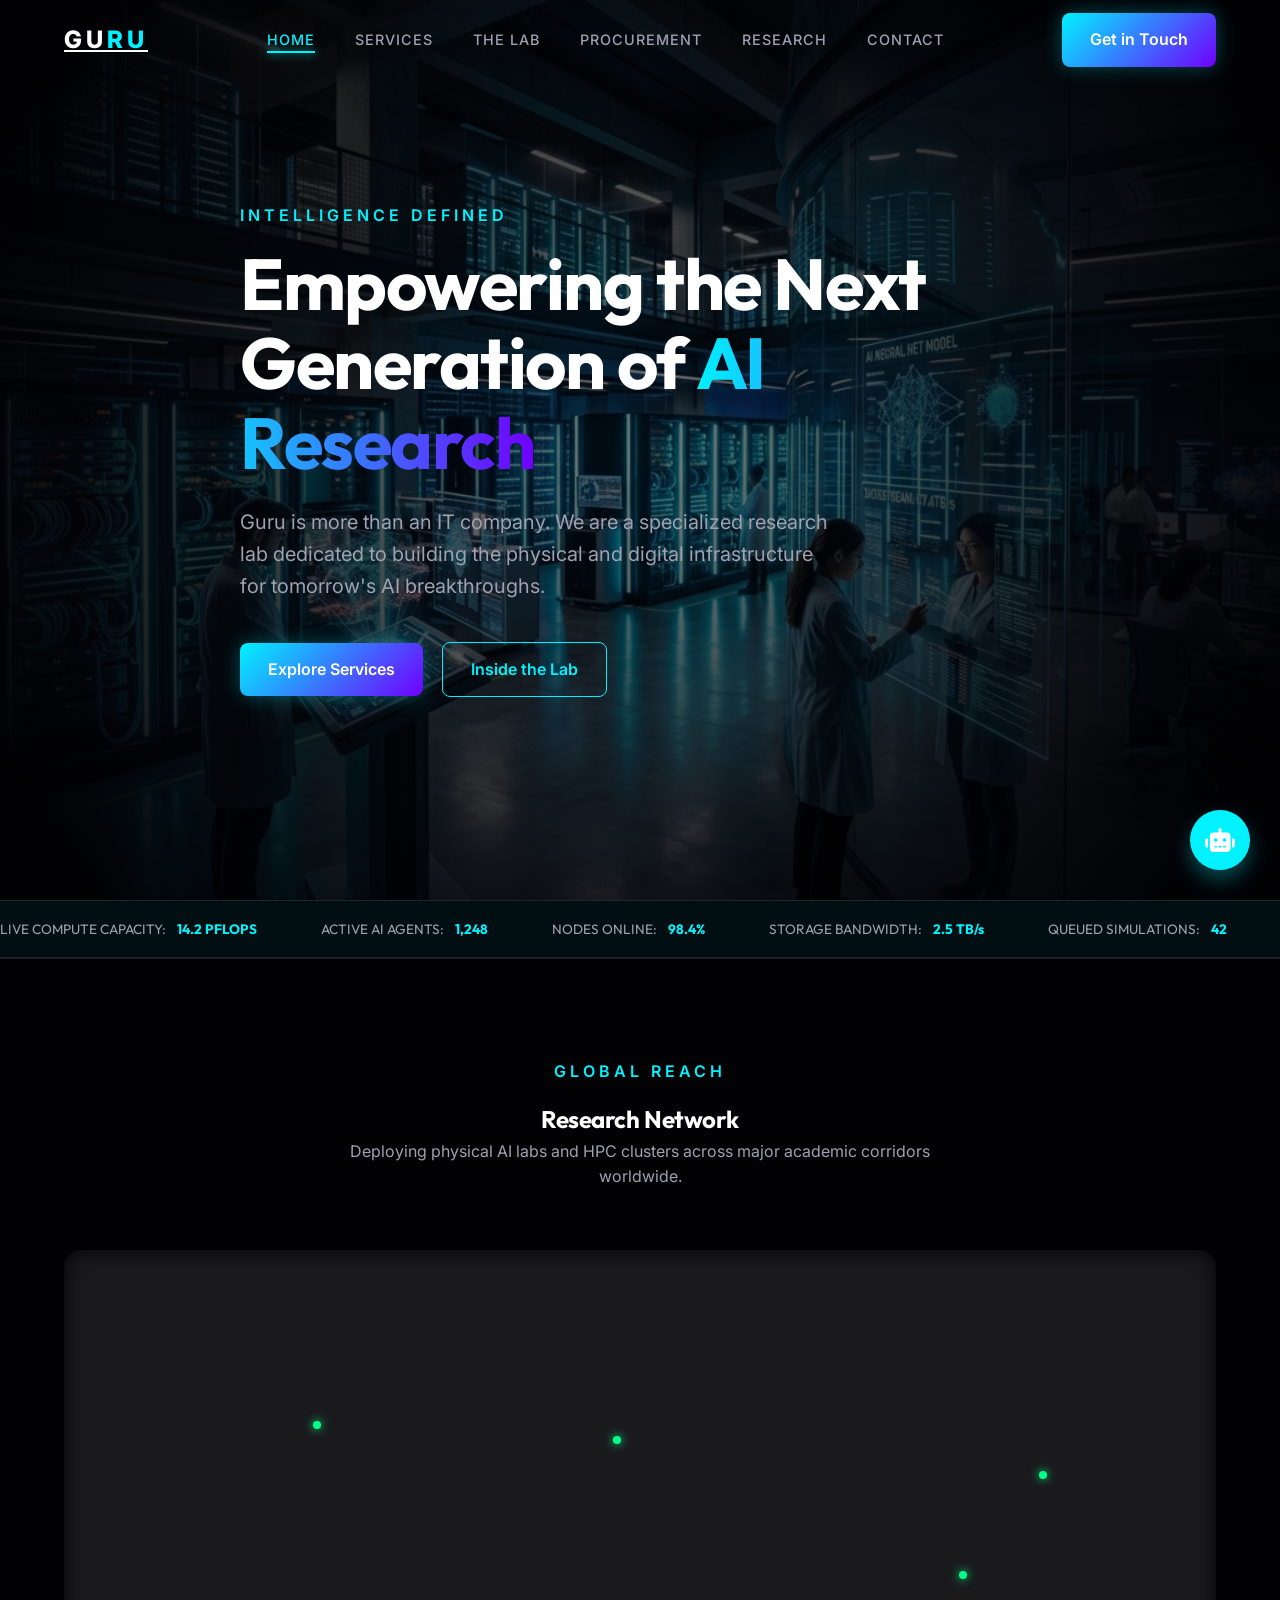
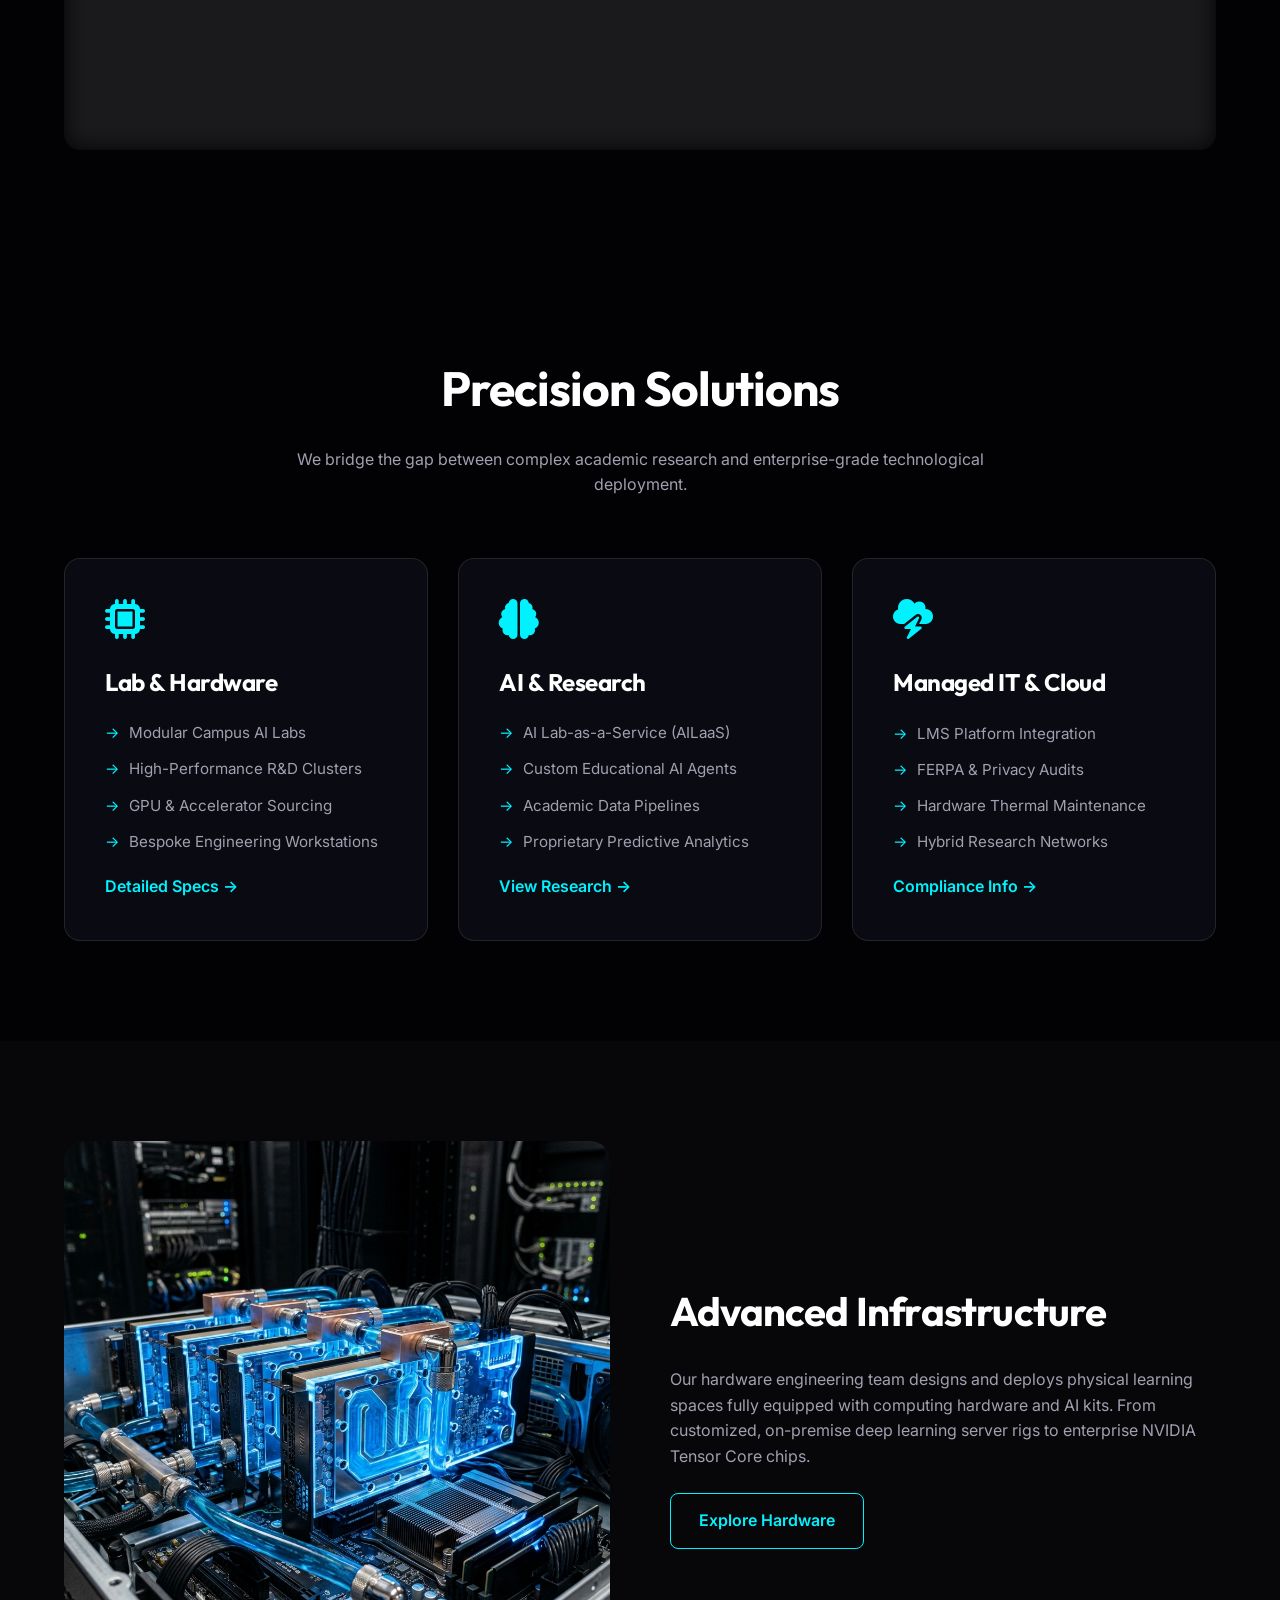
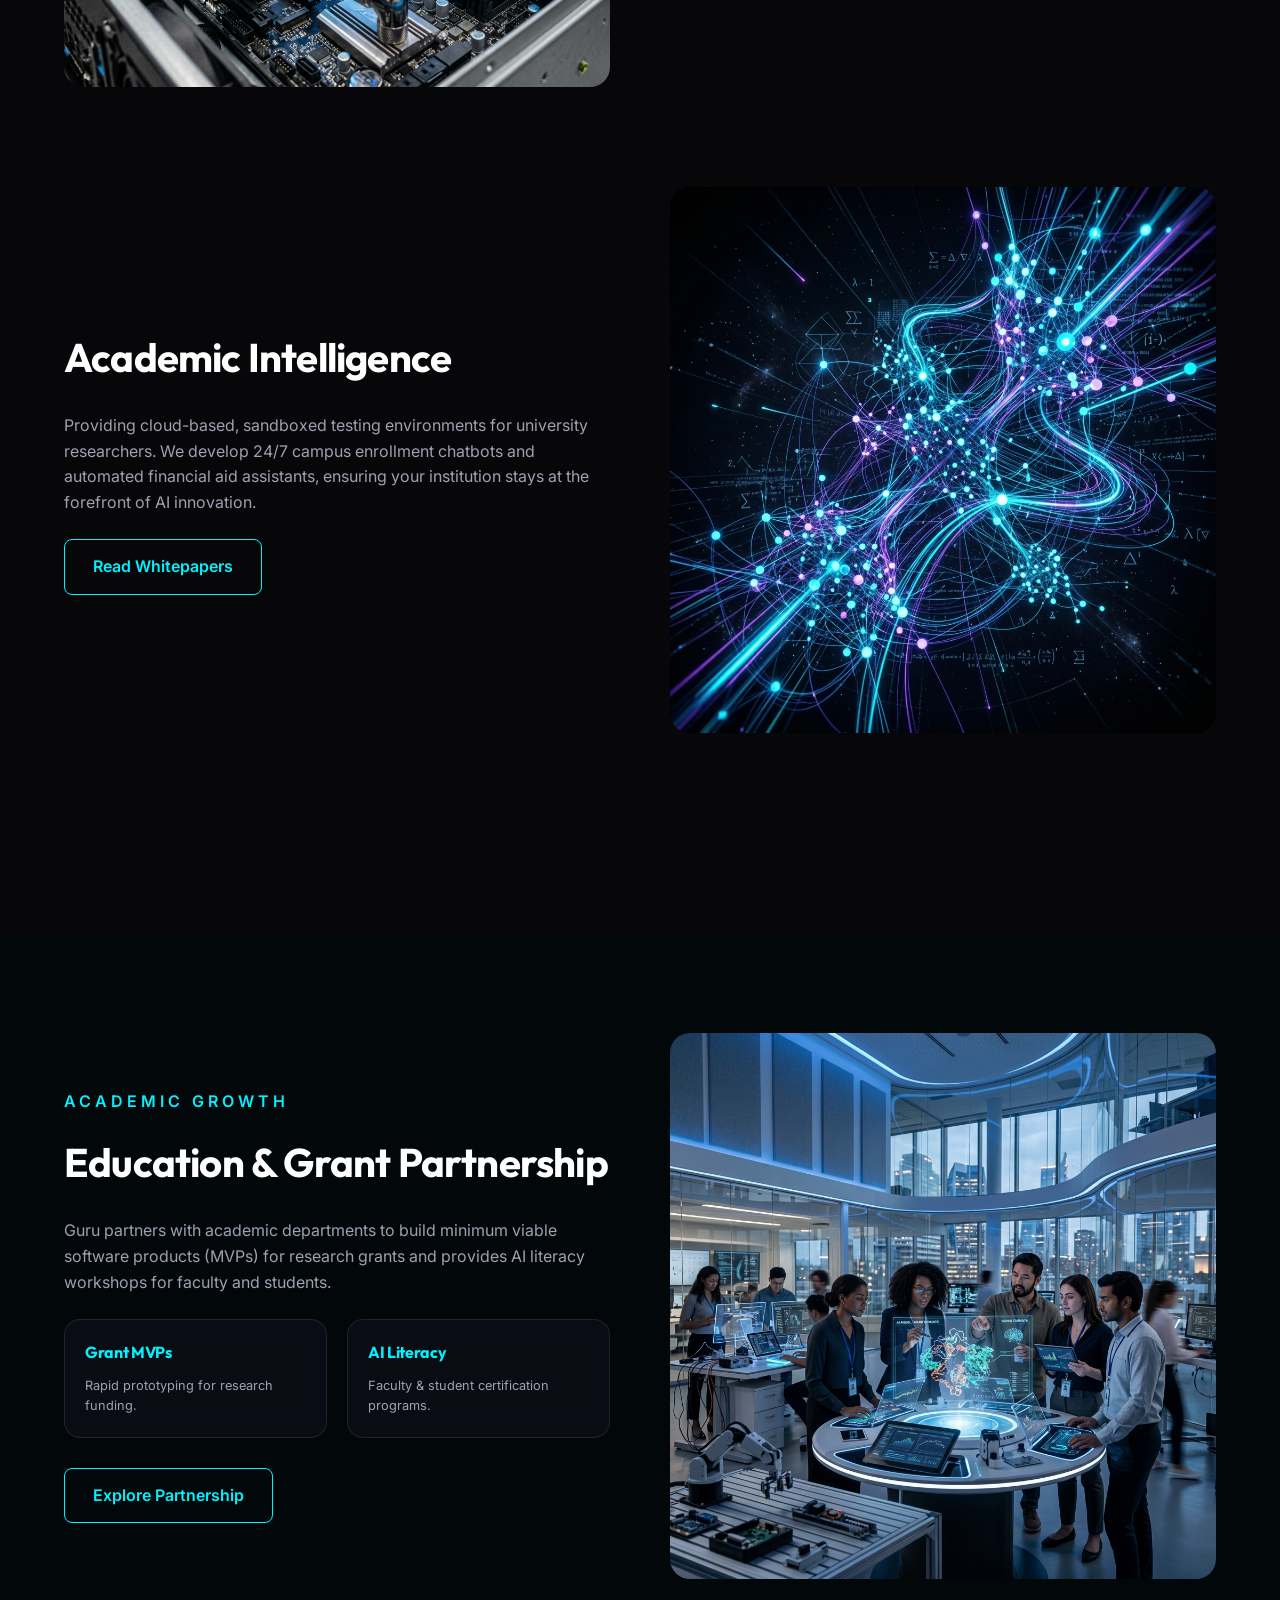
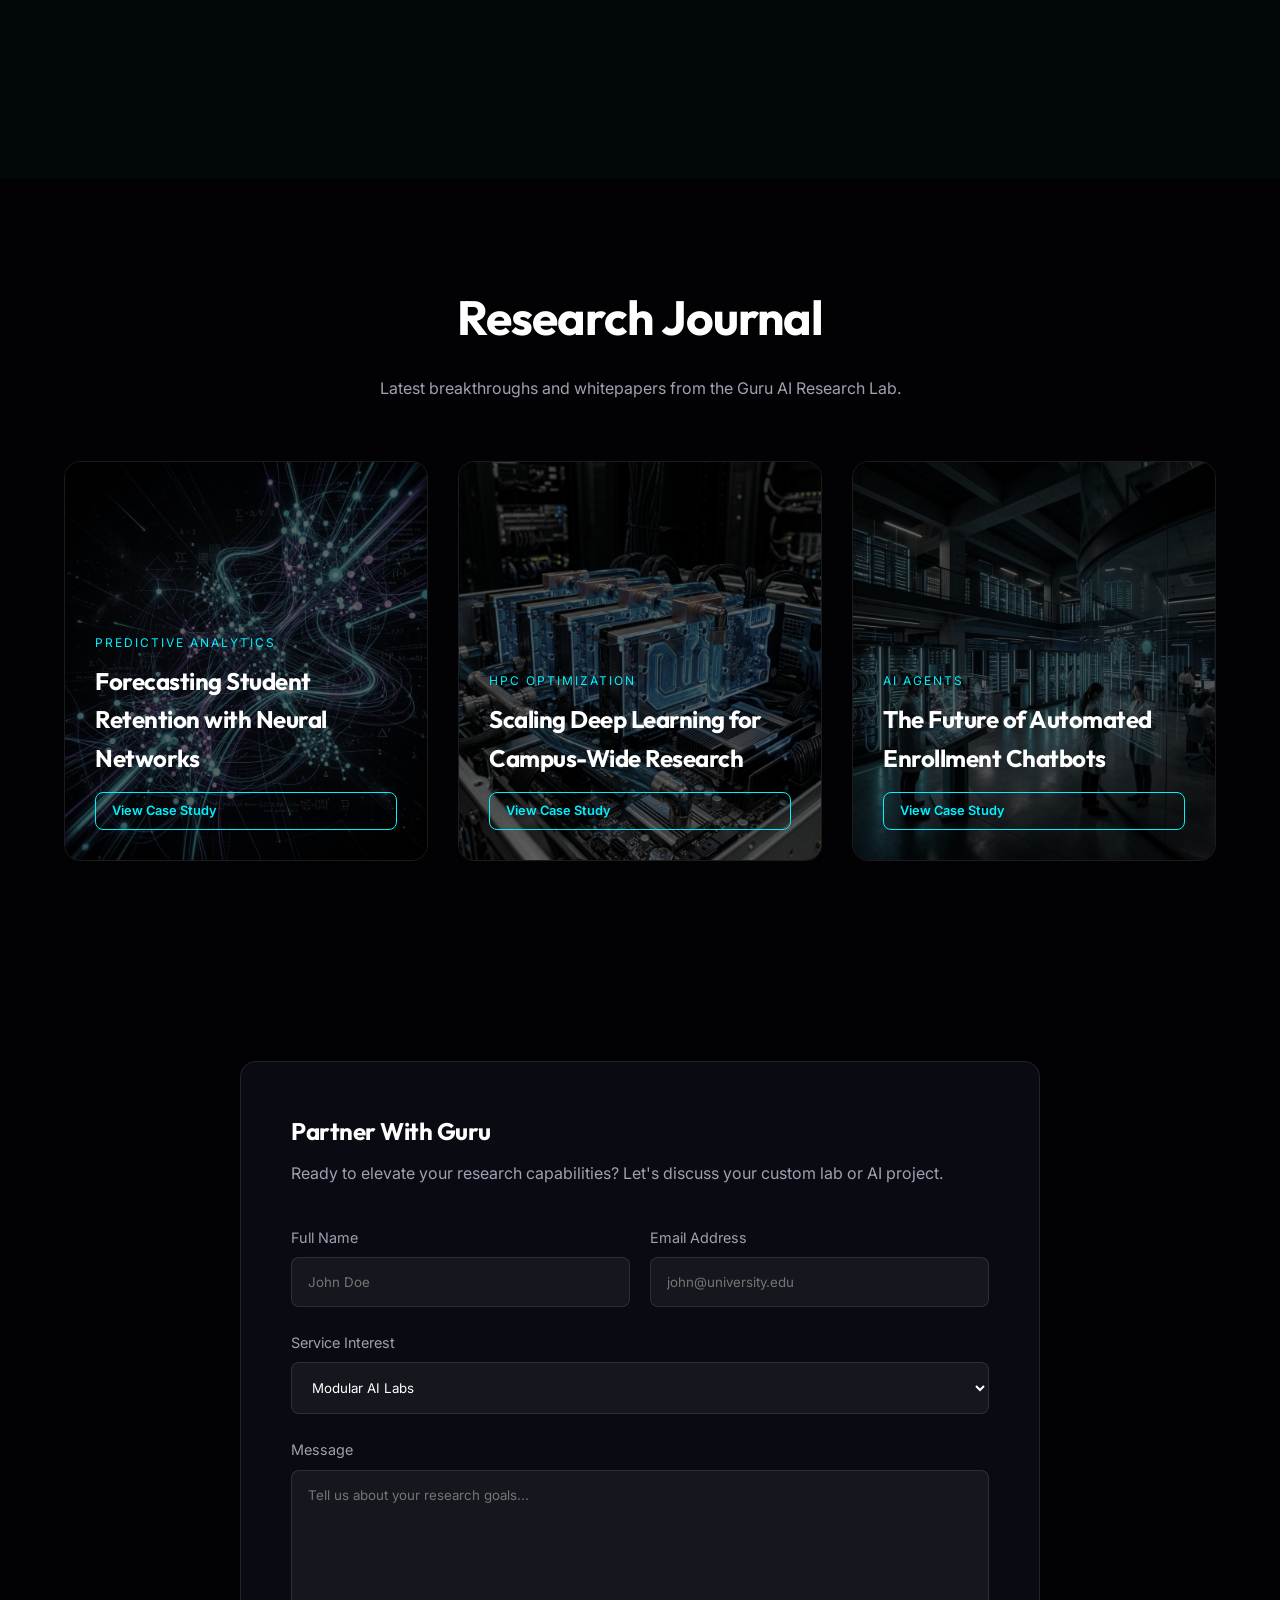
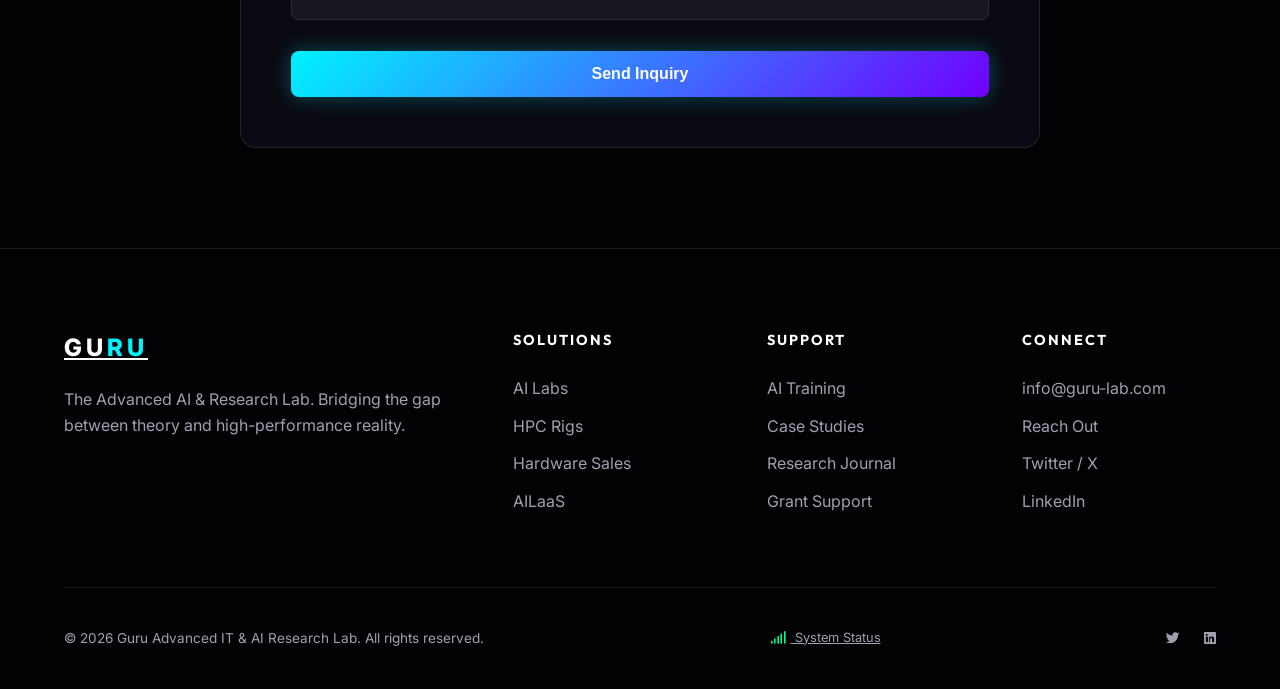
==== index.html @ ab7b21ba "Initial commit: Guru AI & Research Lab Enterprise Platform" ====
<!DOCTYPE html>
<html lang="en">
<head>
    <meta charset="UTF-8">
    <meta name="viewport" content="width=device-width, initial-scale=1.0">
    <title>GURU | Advanced AI & Research Lab</title>
    <meta name="description" content="Guru is a premium AI Research Lab providing Modular Campus AI Labs, HPC R&D Clusters, and Custom Educational AI Agents.">
    
    <!-- Fonts -->
    <link rel="preconnect" href="https://fonts.googleapis.com">
    <link rel="preconnect" href="https://fonts.gstatic.com" crossorigin>
    <link href="https://fonts.googleapis.com/css2?family=Inter:wght@300;400;500;600&family=Outfit:wght@500;600;700;800&display=swap" rel="stylesheet">
    
    <!-- Icons -->
    <link rel="stylesheet" href="https://cdnjs.cloudflare.com/ajax/libs/font-awesome/6.4.0/css/all.min.css">
    
    <!-- Custom CSS -->
    <link rel="stylesheet" href="style.css">
</head>
<body>

    <!-- Navigation -->
    <nav>
        <div class="container">
            <a href="index.html" class="logo">GU<span>RU</span></a>
            <ul class="nav-links">
                <li><a href="index.html">Home</a></li>
                <li><a href="services.html">Services</a></li>
                <li><a href="lab.html">The Lab</a></li>
                <li><a href="procurement.html">Procurement</a></li>
                <li><a href="research.html">Research</a></li>
                <li><a href="contact.html">Contact</a></li>
            </ul>
            <a href="contact.html" class="btn btn-primary">Get in Touch</a>
        </div>
    </nav>

    <!-- Hero Section -->
    <section id="hero">
        <div class="hero-bg">
            <img src="guru_hero_lab_1778863642783.png" alt="Advanced AI Research Lab">
            <div class="hero-overlay"></div>
        </div>
        <div class="container">
            <div class="hero-content reveal">
                <span class="hero-tagline">Intelligence Defined</span>
                <h1>Empowering the Next Generation of <span>AI Research</span></h1>
                <p class="hero-description">
                    Guru is more than an IT company. We are a specialized research lab dedicated to building the physical and digital infrastructure for tomorrow's AI breakthroughs.
                </p>
                <div class="hero-btns">
                    <a href="services.html" class="btn btn-primary">Explore Services</a>
                    <a href="lab.html" class="btn btn-outline" style="margin-left: 15px;">Inside the Lab</a>
                </div>
            </div>
        </div>
    </section>

    <!-- Metrics Bar -->
    <div class="metrics-bar">
        <div class="metrics-track">
            <div class="metric-item">LIVE COMPUTE CAPACITY: <span>14.2 PFLOPS</span></div>
            <div class="metric-item">ACTIVE AI AGENTS: <span>1,248</span></div>
            <div class="metric-item">NODES ONLINE: <span>98.4%</span></div>
            <div class="metric-item">STORAGE BANDWIDTH: <span>2.5 TB/s</span></div>
            <div class="metric-item">QUEUED SIMULATIONS: <span>42</span></div>
            <!-- Repeat for seamless scroll -->
            <div class="metric-item">LIVE COMPUTE CAPACITY: <span>14.2 PFLOPS</span></div>
            <div class="metric-item">ACTIVE AI AGENTS: <span>1,248</span></div>
            <div class="metric-item">NODES ONLINE: <span>98.4%</span></div>
            <div class="metric-item">STORAGE BANDWIDTH: <span>2.5 TB/s</span></div>
            <div class="metric-item">QUEUED SIMULATIONS: <span>42</span></div>
        </div>
    </div>

    <!-- Global Impact Map -->
    <section class="section" style="border-top: 1px solid var(--glass-border);">
        <div class="container">
            <div class="reveal" style="text-align: center; margin-bottom: 60px;">
                <span class="hero-tagline">Global Reach</span>
                <h2>Research <span>Network</span></h2>
                <p style="color: var(--text-secondary); max-width: 600px; margin: 0 auto;">
                    Deploying physical AI labs and HPC clusters across major academic corridors worldwide.
                </p>
            </div>
            
            <div class="glass reveal" style="height: 500px; position: relative; overflow: hidden; background: url('https://upload.wikimedia.org/wikipedia/commons/e/ec/World_map_blank_without_borders.svg') center/contain no-repeat; opacity: 0.1; filter: invert(1);">
            </div>
            <!-- Overlaying glowing nodes -->
            <div class="reveal" style="position: relative; margin-top: -500px; height: 500px; pointer-events: none;">
                <div class="status-dot" style="position: absolute; top: 35%; left: 22%; transform: translate(-50%, -50%); cursor: pointer; pointer-events: auto;" title="California Lab Hub"></div>
                <div class="status-dot" style="position: absolute; top: 38%; left: 48%; transform: translate(-50%, -50%); cursor: pointer; pointer-events: auto;" title="London Research Node"></div>
                <div class="status-dot" style="position: absolute; top: 65%; left: 78%; transform: translate(-50%, -50%); cursor: pointer; pointer-events: auto;" title="Singapore HPC Cluster"></div>
                <div class="status-dot" style="position: absolute; top: 45%; left: 85%; transform: translate(-50%, -50%); cursor: pointer; pointer-events: auto;" title="Tokyo Intelligence Lab"></div>
            </div>
        </div>
    </section>

    <!-- Services Overview -->
    <section id="services" class="section">
        <div class="container">
            <div class="reveal">
                <h2 style="text-align: center; font-size: 3rem; margin-bottom: 20px;">Precision <span>Solutions</span></h2>
                <p style="text-align: center; color: var(--text-secondary); max-width: 700px; margin: 0 auto 60px;">
                    We bridge the gap between complex academic research and enterprise-grade technological deployment.
                </p>
            </div>

            <div class="services-grid">
                <!-- 1. Lab & Hardware -->
                <div class="service-card glass reveal">
                    <i class="fa-solid fa-microchip"></i>
                    <h3>Lab & Hardware</h3>
                    <ul>
                        <li>Modular Campus AI Labs</li>
                        <li>High-Performance R&D Clusters</li>
                        <li>GPU & Accelerator Sourcing</li>
                        <li>Bespoke Engineering Workstations</li>
                    </ul>
                    <a href="services.html" style="color: var(--accent-blue); text-decoration: none; margin-top: 20px; display: block; font-weight: 600;">Detailed Specs →</a>
                </div>

                <!-- 2. AI & Research -->
                <div class="service-card glass reveal">
                    <i class="fa-solid fa-brain"></i>
                    <h3>AI & Research</h3>
                    <ul>
                        <li>AI Lab-as-a-Service (AILaaS)</li>
                        <li>Custom Educational AI Agents</li>
                        <li>Academic Data Pipelines</li>
                        <li>Proprietary Predictive Analytics</li>
                    </ul>
                    <a href="research.html" style="color: var(--accent-blue); text-decoration: none; margin-top: 20px; display: block; font-weight: 600;">View Research →</a>
                </div>

                <!-- 3. Managed IT & Cloud -->
                <div class="service-card glass reveal">
                    <i class="fa-solid fa-cloud-bolt"></i>
                    <h3>Managed IT & Cloud</h3>
                    <ul>
                        <li>LMS Platform Integration</li>
                        <li>FERPA & Privacy Audits</li>
                        <li>Hardware Thermal Maintenance</li>
                        <li>Hybrid Research Networks</li>
                    </ul>
                    <a href="services.html" style="color: var(--accent-blue); text-decoration: none; margin-top: 20px; display: block; font-weight: 600;">Compliance Info →</a>
                </div>
            </div>
        </div>
    </section>

    <!-- Detailed Lab Sections -->
    <section id="lab" class="section" style="background: rgba(255,255,255,0.02);">
        <div class="container">
            <!-- Hardware Detail -->
            <div class="feature-row">
                <div class="feature-image reveal">
                    <img src="guru_hardware_hpc_1778863660785.png" alt="HPC Server Rigs">
                </div>
                <div class="feature-content reveal">
                    <h2>Advanced <span>Infrastructure</span></h2>
                    <p style="color: var(--text-secondary); margin-bottom: 24px;">
                        Our hardware engineering team designs and deploys physical learning spaces fully equipped with computing hardware and AI kits. From customized, on-premise deep learning server rigs to enterprise NVIDIA Tensor Core chips.
                    </p>
                    <a href="lab.html" class="btn btn-outline">Explore Hardware</a>
                </div>
            </div>

            <!-- AI Detail -->
            <div class="feature-row reverse">
                <div class="feature-image reveal">
                    <img src="guru_ai_research_1778863676596.png" alt="Neural Network Visualization">
                </div>
                <div class="feature-content reveal">
                    <h2>Academic <span>Intelligence</span></h2>
                    <p style="color: var(--text-secondary); margin-bottom: 24px;">
                        Providing cloud-based, sandboxed testing environments for university researchers. We develop 24/7 campus enrollment chatbots and automated financial aid assistants, ensuring your institution stays at the forefront of AI innovation.
                    </p>
                    <a href="research.html" class="btn btn-outline">Read Whitepapers</a>
                </div>
            </div>
        </div>
    </section>

    <!-- Training & Grant Support -->
    <section class="section" style="background: rgba(0, 242, 255, 0.02);">
        <div class="container">
            <div class="feature-row">
                <div class="feature-content reveal">
                    <span class="hero-tagline">Academic Growth</span>
                    <h2>Education & Grant Partnership</h2>
                    <p style="color: var(--text-secondary); margin-bottom: 24px;">
                        Guru partners with academic departments to build minimum viable software products (MVPs) for research grants and provides AI literacy workshops for faculty and students.
                    </p>
                    <div style="display: grid; grid-template-columns: 1fr 1fr; gap: 20px; margin-bottom: 30px;">
                        <div class="glass" style="padding: 20px;">
                            <h4 style="color: var(--accent-blue); margin-bottom: 10px;">Grant MVPs</h4>
                            <p style="font-size: 0.8rem; color: var(--text-secondary);">Rapid prototyping for research funding.</p>
                        </div>
                        <div class="glass" style="padding: 20px;">
                            <h4 style="color: var(--accent-blue); margin-bottom: 10px;">AI Literacy</h4>
                            <p style="font-size: 0.8rem; color: var(--text-secondary);">Faculty & student certification programs.</p>
                        </div>
                    </div>
                    <a href="services.html" class="btn btn-outline">Explore Partnership</a>
                </div>
                <div class="feature-image reveal">
                    <img src="guru_ai_training_1778864810027.png" alt="AI Training">
                </div>
            </div>
        </div>
    </section>

    <!-- Research Journal Section -->
    <section id="research-journal" class="section">
        <div class="container">
            <div class="reveal">
                <h2 style="text-align: center; font-size: 3rem; margin-bottom: 20px;">Research <span>Journal</span></h2>
                <p style="text-align: center; color: var(--text-secondary); max-width: 700px; margin: 0 auto 60px;">
                    Latest breakthroughs and whitepapers from the Guru AI Research Lab.
                </p>
            </div>

            <div class="research-grid">
                <div class="research-card reveal">
                    <img src="guru_ai_research_1778863676596.png" alt="Predictive Analytics">
                    <div class="category">Predictive Analytics</div>
                    <h3>Forecasting Student Retention with Neural Networks</h3>
                    <a href="case-studies.html" class="btn btn-outline" style="padding: 8px 16px; font-size: 0.8rem;">View Case Study</a>
                </div>
                <div class="research-card reveal">
                    <img src="guru_hardware_hpc_1778863660785.png" alt="HPC Optimization">
                    <div class="category">HPC Optimization</div>
                    <h3>Scaling Deep Learning for Campus-Wide Research</h3>
                    <a href="case-studies.html" class="btn btn-outline" style="padding: 8px 16px; font-size: 0.8rem;">View Case Study</a>
                </div>
                <div class="research-card reveal">
                    <img src="guru_hero_lab_1778863642783.png" alt="AI Agents">
                    <div class="category">AI Agents</div>
                    <h3>The Future of Automated Enrollment Chatbots</h3>
                    <a href="case-studies.html" class="btn btn-outline" style="padding: 8px 16px; font-size: 0.8rem;">View Case Study</a>
                </div>
            </div>
        </div>
    </section>

    <!-- Contact Section -->
    <section id="contact" class="section">
        <div class="container">
            <div class="contact-container glass reveal">
                <div class="contact-form">
                    <h2 style="margin-bottom: 10px;">Partner With <span>Guru</span></h2>
                    <p style="color: var(--text-secondary); margin-bottom: 40px;">Ready to elevate your research capabilities? Let's discuss your custom lab or AI project.</p>
                    
                    <form>
                        <div style="display: grid; grid-template-columns: 1fr 1fr; gap: 20px;">
                            <div class="form-group">
                                <label>Full Name</label>
                                <input type="text" class="form-control" placeholder="John Doe">
                            </div>
                            <div class="form-group">
                                <label>Email Address</label>
                                <input type="email" class="form-control" placeholder="john@university.edu">
                            </div>
                        </div>
                        <div class="form-group">
                            <label>Service Interest</label>
                            <select class="form-control">
                                <option>Modular AI Labs</option>
                                <option>HPC & GPU Sourcing</option>
                                <option>AI Lab-as-a-Service</option>
                                <option>Academic AI Agents</option>
                                <option>Managed IT & Compliance</option>
                            </select>
                        </div>
                        <div class="form-group">
                            <label>Message</label>
                            <textarea class="form-control" placeholder="Tell us about your research goals..."></textarea>
                        </div>
                        <button type="submit" class="btn btn-primary" style="width: 100%;">Send Inquiry</button>
                    </form>
                </div>
            </div>
        </div>
    </section>

    <!-- Footer -->
    <footer>
        <div class="container">
            <div class="footer-grid">
                <div class="footer-brand">
                    <a href="index.html" class="logo">GU<span>RU</span></a>
                    <p>The Advanced AI & Research Lab. Bridging the gap between theory and high-performance reality.</p>
                </div>
                <div class="footer-links">
                    <h4>Solutions</h4>
                    <ul>
                        <li><a href="services.html">AI Labs</a></li>
                        <li><a href="lab.html">HPC Rigs</a></li>
                        <li><a href="procurement.html">Hardware Sales</a></li>
                        <li><a href="services.html">AILaaS</a></li>
                    </ul>
                </div>
                <div class="footer-links">
                    <h4>Support</h4>
                    <ul>
                        <li><a href="services.html">AI Training</a></li>
                        <li><a href="case-studies.html">Case Studies</a></li>
                        <li><a href="research.html">Research Journal</a></li>
                        <li><a href="services.html">Grant Support</a></li>
                    </ul>
                </div>
                <div class="footer-links">
                    <h4>Connect</h4>
                    <ul>
                        <li><a href="mailto:info@guru-lab.com">info@guru-lab.com</a></li>
                        <li><a href="contact.html">Reach Out</a></li>
                        <li><a href="#">Twitter / X</a></li>
                        <li><a href="#">LinkedIn</a></li>
                    </ul>
                </div>
            </div>
            <div class="footer-bottom">
                <p>&copy; 2026 Guru Advanced IT & AI Research Lab. All rights reserved.</p>
                <a href="status.html" style="color: var(--text-secondary); font-size: 0.8rem; margin-left: 20px;"><i class="fa-solid fa-signal" style="color: #00ff88; margin-right: 5px;"></i> System Status</a>
                <div class="socials">
                    <a href="#" style="color: var(--text-secondary); margin-left: 20px;"><i class="fa-brands fa-twitter"></i></a>
                    <a href="#" style="color: var(--text-secondary); margin-left: 20px;"><i class="fa-brands fa-linkedin"></i></a>
                </div>
            </div>
        </div>
    </footer>

    <!-- Scripts -->
    <script src="main.js"></script>
</body>
</html>
---- style.css ----
/* 
    GURU AI & RESEARCH LAB - DESIGN SYSTEM
    A sophisticated, dark-themed design for advanced IT & AI solutions.
*/

:root {
    /* Colors */
    --bg-main: #020205;
    --bg-card: rgba(15, 15, 25, 0.7);
    --accent-blue: #00f2ff;
    --accent-cyan: #00d1ff;
    --accent-purple: #7000ff;
    --text-primary: #ffffff;
    --text-secondary: #a0a0b0;
    --glass-border: rgba(255, 255, 255, 0.1);
    --nav-height: 80px;
    
    /* Typography */
    --font-heading: 'Outfit', sans-serif;
    --font-body: 'Inter', sans-serif;
}

* {
    margin: 0;
    padding: 0;
    box-sizing: border-box;
}

body {
    background-color: var(--bg-main);
    color: var(--text-primary);
    font-family: var(--font-body);
    line-height: 1.6;
    overflow-x: hidden;
}

h1, h2, h3, h4, .brand {
    font-family: var(--font-heading);
    letter-spacing: -0.02em;
}

/* Glassmorphism Utility */
.glass {
    background: var(--bg-card);
    backdrop-filter: blur(12px);
    -webkit-backdrop-filter: blur(12px);
    border: 1px solid var(--glass-border);
    border-radius: 16px;
}

/* Layout Utilities */
.container {
    max-width: 1200px;
    margin: 0 auto;
    padding: 0 24px;
}

.section {
    padding: 100px 0;
}

/* Animations */
@keyframes fadeIn {
    from { opacity: 0; transform: translateY(20px); }
    to { opacity: 1; transform: translateY(0); }
}

.reveal {
    opacity: 0;
    transform: translateY(30px);
    transition: all 0.8s cubic-bezier(0.2, 0.8, 0.2, 1);
}

.reveal.active {
    opacity: 1;
    transform: translateY(0);
}

/* Buttons */
.btn {
    display: inline-block;
    padding: 14px 28px;
    border-radius: 8px;
    text-decoration: none;
    font-weight: 600;
    transition: all 0.3s ease;
    cursor: pointer;
    border: none;
    font-size: 1rem;
}

.btn-primary {
    background: linear-gradient(135deg, var(--accent-blue), var(--accent-purple));
    color: white;
    box-shadow: 0 0 20px rgba(0, 242, 255, 0.3);
}

.btn-primary:hover {
    transform: translateY(-2px);
    box-shadow: 0 0 30px rgba(0, 242, 255, 0.5);
}

.btn-outline {
    background: transparent;
    border: 1px solid var(--accent-blue);
    color: var(--accent-blue);
}

.btn-outline:hover {
    background: rgba(0, 242, 255, 0.1);
    transform: translateY(-2px);
}

/* Navigation */
nav {
    position: fixed;
    top: 0;
    left: 0;
    right: 0;
    height: var(--nav-height);
    z-index: 1000;
    transition: all 0.3s ease;
    display: flex;
    align-items: center;
}

nav.scrolled {
    background: rgba(2, 2, 5, 0.8);
    backdrop-filter: blur(10px);
    border-bottom: 1px solid var(--glass-border);
}

nav .container {
    display: flex;
    justify-content: space-between;
    align-items: center;
    width: 100%;
}

.logo {
    font-size: 24px;
    font-weight: 800;
    text-transform: uppercase;
    letter-spacing: 4px;
    color: var(--text-primary);
}

.logo span {
    color: var(--accent-blue);
}

.nav-links {
    display: flex;
    gap: 40px;
    list-style: none;
}

.nav-links a {
    text-decoration: none;
    color: var(--text-secondary);
    font-weight: 500;
    transition: color 0.3s ease;
    font-size: 0.9rem;
    text-transform: uppercase;
    letter-spacing: 1px;
}

.nav-links a:hover, .nav-links a.active {
    color: var(--accent-blue);
}

.nav-links a.active::after {
    content: '';
    position: absolute;
    bottom: -5px;
    left: 0;
    width: 100%;
    height: 2px;
    background: var(--accent-blue);
    box-shadow: 0 0 10px var(--accent-blue);
}

.nav-links a {
    position: relative;
}

/* Mobile Toggle */
.mobile-toggle {
    display: none;
    font-size: 24px;
    color: white;
    cursor: pointer;
    z-index: 1001;
}

/* Hero Section */
#hero {
    height: 100vh;
    display: flex;
    align-items: center;
    position: relative;
    overflow: hidden;
}

.hero-bg {
    position: absolute;
    top: 0;
    left: 0;
    width: 100%;
    height: 100%;
    z-index: -1;
}

.hero-bg img {
    width: 100%;
    height: 100%;
    object-fit: cover;
    opacity: 0.5;
}

.hero-overlay {
    position: absolute;
    top: 0;
    left: 0;
    width: 100%;
    height: 100%;
    background: radial-gradient(circle at center, transparent, var(--bg-main) 90%);
    z-index: 0;
}

.hero-content {
    position: relative;
    z-index: 1;
    max-width: 800px;
}

.hero-tagline {
    color: var(--accent-blue);
    text-transform: uppercase;
    letter-spacing: 4px;
    font-weight: 600;
    margin-bottom: 16px;
    display: block;
}

h1 {
    font-size: 4.5rem;
    line-height: 1.1;
    margin-bottom: 24px;
}

h1 span {
    background: linear-gradient(to right, var(--accent-blue), var(--accent-purple));
    -webkit-background-clip: text;
    -webkit-text-fill-color: transparent;
}

.hero-description {
    font-size: 1.25rem;
    color: var(--text-secondary);
    margin-bottom: 40px;
    max-width: 600px;
}

/* Services Grid */
.services-grid {
    display: grid;
    grid-template-columns: repeat(auto-fit, minmax(300px, 1fr));
    gap: 30px;
    margin-top: 50px;
}

.service-card {
    padding: 40px;
    transition: all 0.4s ease;
    position: relative;
    overflow: hidden;
}

.service-card:hover {
    transform: translateY(-10px);
    border-color: var(--accent-blue);
    box-shadow: 0 10px 30px rgba(0, 242, 255, 0.1);
}

.service-card i {
    font-size: 40px;
    color: var(--accent-blue);
    margin-bottom: 24px;
    display: block;
}

.service-card h3 {
    font-size: 1.5rem;
    margin-bottom: 16px;
}

.service-card ul {
    list-style: none;
    margin-top: 20px;
}

.service-card li {
    color: var(--text-secondary);
    margin-bottom: 12px;
    font-size: 0.95rem;
    display: flex;
    align-items: center;
    gap: 10px;
}

.service-card li::before {
    content: '→';
    color: var(--accent-blue);
}

/* Feature Section */
.feature-row {
    display: flex;
    align-items: center;
    gap: 60px;
    margin-bottom: 100px;
}

.feature-row.reverse {
    flex-direction: row-reverse;
}

.feature-image {
    flex: 1;
    border-radius: 20px;
    overflow: hidden;
    position: relative;
}

.feature-image img {
    width: 100%;
    display: block;
    transition: transform 0.5s ease;
}

.feature-image:hover img {
    transform: scale(1.05);
}

.feature-content {
    flex: 1;
}

.feature-content h2 {
    font-size: 2.5rem;
    margin-bottom: 24px;
}

/* Form */
.contact-container {
    max-width: 800px;
    margin: 0 auto;
}

.contact-form {
    padding: 50px;
}

.form-group {
    margin-bottom: 24px;
}

.form-group label {
    display: block;
    margin-bottom: 8px;
    color: var(--text-secondary);
    font-size: 0.9rem;
}

.form-control {
    width: 100%;
    padding: 16px;
    background: rgba(255, 255, 255, 0.05);
    border: 1px solid var(--glass-border);
    border-radius: 8px;
    color: white;
    font-family: inherit;
    transition: all 0.3s ease;
}

.form-control:focus {
    outline: none;
    border-color: var(--accent-blue);
    background: rgba(255, 255, 255, 0.1);
}

textarea.form-control {
    height: 150px;
    resize: none;
}

/* Footer */
footer {
    padding: 80px 0 40px;
    border-top: 1px solid var(--glass-border);
}

.footer-grid {
    display: grid;
    grid-template-columns: 2fr 1fr 1fr 1fr;
    gap: 60px;
}

.footer-brand .logo {
    margin-bottom: 20px;
    display: block;
}

.footer-brand p {
    color: var(--text-secondary);
}

.footer-links h4 {
    margin-bottom: 24px;
    text-transform: uppercase;
    letter-spacing: 2px;
    font-size: 0.9rem;
}

.footer-links ul {
    list-style: none;
}

.footer-links li {
    margin-bottom: 12px;
}

.footer-links a {
    text-decoration: none;
    color: var(--text-secondary);
    transition: color 0.3s ease;
}

.footer-links a:hover {
    color: var(--accent-blue);
}

.footer-bottom {
    margin-top: 60px;
    padding-top: 40px;
    border-top: 1px solid var(--glass-border);
    display: flex;
    justify-content: space-between;
    color: var(--text-secondary);
    font-size: 0.85rem;
}

/* Metrics Bar */
.metrics-bar {
    background: rgba(0, 242, 255, 0.05);
    border-top: 1px solid var(--glass-border);
    border-bottom: 1px solid var(--glass-border);
    padding: 15px 0;
    overflow: hidden;
    white-space: nowrap;
}

.metrics-track {
    display: inline-block;
    animation: scrollMetrics 30s linear infinite;
}

.metric-item {
    display: inline-block;
    margin-right: 60px;
    font-size: 0.85rem;
    font-family: var(--font-heading);
    color: var(--text-secondary);
}

.metric-item span {
    color: var(--accent-blue);
    font-weight: 700;
    margin-left: 8px;
}

@keyframes scrollMetrics {
    from { transform: translateX(0); }
    to { transform: translateX(-50%); }
}

/* Research Cards */
.research-grid {
    display: grid;
    grid-template-columns: repeat(auto-fit, minmax(350px, 1fr));
    gap: 30px;
}

.research-card {
    position: relative;
    overflow: hidden;
    height: 400px;
    display: flex;
    flex-direction: column;
    justify-content: flex-end;
    padding: 30px;
    border-radius: 16px;
    border: 1px solid var(--glass-border);
}

.research-card img {
    position: absolute;
    top: 0;
    left: 0;
    width: 100%;
    height: 100%;
    object-fit: cover;
    z-index: -1;
    filter: brightness(0.4) grayscale(0.5);
    transition: all 0.5s ease;
}

.research-card:hover img {
    filter: brightness(0.6) grayscale(0);
    transform: scale(1.05);
}

.research-card .category {
    font-size: 0.75rem;
    text-transform: uppercase;
    letter-spacing: 2px;
    color: var(--accent-blue);
    margin-bottom: 10px;
}

.research-card h3 {
    font-size: 1.5rem;
    margin-bottom: 15px;
}

/* Subpage Hero */
.subpage-hero {
    padding: 160px 0 80px;
    background: radial-gradient(circle at top right, rgba(0, 242, 255, 0.1), transparent 40%);
    text-align: center;
}

.subpage-hero h1 {
    font-size: 4rem;
    margin-bottom: 20px;
}

/* Tab System */
.tab-container {
    margin-top: 50px;
}

.tab-nav {
    display: flex;
    justify-content: center;
    gap: 20px;
    margin-bottom: 50px;
}

.tab-btn {
    padding: 12px 24px;
    background: transparent;
    border: 1px solid var(--glass-border);
    color: var(--text-secondary);
    border-radius: 30px;
    cursor: pointer;
    transition: all 0.3s ease;
}

.tab-btn.active {
    background: var(--accent-blue);
    color: var(--bg-main);
    border-color: var(--accent-blue);
}

/* Chat Widget */
.chat-widget {
    position: fixed;
    bottom: 30px;
    right: 30px;
    z-index: 2000;
}

.chat-btn {
    width: 60px;
    height: 60px;
    border-radius: 50%;
    background: var(--accent-blue);
    color: var(--primary-bg);
    display: flex;
    align-items: center;
    justify-content: center;
    font-size: 24px;
    cursor: pointer;
    box-shadow: 0 10px 20px rgba(0, 242, 255, 0.3);
    border: none;
    transition: transform 0.3s cubic-bezier(0.175, 0.885, 0.32, 1.275);
}

.chat-btn:hover {
    transform: scale(1.1);
}

.chat-window {
    position: absolute;
    bottom: 80px;
    right: 0;
    width: 350px;
    height: 450px;
    background: rgba(2, 2, 5, 0.95);
    backdrop-filter: blur(20px);
    border: 1px solid var(--glass-border);
    border-radius: 20px;
    display: flex;
    flex-direction: column;
    overflow: hidden;
    opacity: 0;
    visibility: hidden;
    transform: translateY(20px);
    transition: all 0.3s ease;
    box-shadow: 0 20px 40px rgba(0, 0, 0, 0.5);
}

.chat-window.active {
    opacity: 1;
    visibility: visible;
    transform: translateY(0);
}

.chat-header {
    background: var(--glass-bg);
    padding: 20px;
    border-bottom: 1px solid var(--glass-border);
    display: flex;
    align-items: center;
    gap: 12px;
}

.chat-header h4 { margin: 0; font-family: 'Outfit', sans-serif; }
.status-dot { width: 8px; height: 8px; border-radius: 50%; background: #00ff88; box-shadow: 0 0 10px #00ff88; }

.chat-body {
    flex: 1;
    padding: 20px;
    overflow-y: auto;
    display: flex;
    flex-direction: column;
    gap: 15px;
}

.chat-msg {
    padding: 12px 16px;
    border-radius: 15px;
    font-size: 0.9rem;
    max-width: 80%;
}

.chat-msg.bot { background: var(--glass-bg); align-self: flex-start; border: 1px solid var(--glass-border); }
.chat-msg.user { background: var(--accent-blue); color: var(--primary-bg); align-self: flex-end; }

.chat-input {
    padding: 15px;
    border-top: 1px solid var(--glass-border);
    display: flex;
    gap: 10px;
}

.chat-input input {
    flex: 1;
    background: rgba(255, 255, 255, 0.05);
    border: 1px solid var(--glass-border);
    border-radius: 10px;
    padding: 8px 12px;
    color: white;
}

/* Inventory Bars */
.inventory-container {
    margin-top: 40px;
}

.inventory-item {
    margin-bottom: 20px;
}

.inventory-header {
    display: flex;
    justify-content: space-between;
    margin-bottom: 8px;
    font-size: 0.9rem;
}

.inventory-track {
    height: 8px;
    background: rgba(255, 255, 255, 0.1);
    border-radius: 4px;
    overflow: hidden;
}

.inventory-fill {
    height: 100%;
    background: var(--accent-blue);
    box-shadow: 0 0 10px var(--accent-blue);
    width: 0;
    transition: width 1.5s cubic-bezier(0.4, 0, 0.2, 1);
}

/* Status Page */
.status-grid {
    display: grid;
    grid-template-columns: repeat(auto-fit, minmax(300px, 1fr));
    gap: 20px;
    margin-top: 40px;
}

.status-card {
    padding: 24px;
    display: flex;
    justify-content: space-between;
    align-items: center;
}

.status-label { display: flex; align-items: center; gap: 15px; }
.status-indicator { padding: 4px 12px; border-radius: 20px; font-size: 0.75rem; font-weight: 600; text-transform: uppercase; }
.status-online { background: rgba(0, 255, 136, 0.1); color: #00ff88; border: 1px solid rgba(0, 255, 136, 0.2); }

@media (max-width: 768px) {
    .mobile-toggle { display: block; }
    
    .nav-links {
        position: fixed;
        top: 0;
        right: -100%;
        width: 80%;
        max-width: 400px;
        height: 100vh;
        background: #020205;
        display: flex;
        flex-direction: column;
        justify-content: center;
        align-items: center;
        gap: 30px;
        transition: all 0.4s cubic-bezier(0.4, 0, 0.2, 1);
        z-index: 1000;
        border-left: 1px solid var(--glass-border);
        box-shadow: -10px 0 30px rgba(0, 0, 0, 0.5);
    }

    .nav-links.active {
        right: 0;
    }

    /* Mobile Overlay */
    .nav-overlay {
        position: fixed;
        top: 0;
        left: 0;
        width: 100%;
        height: 100%;
        background: rgba(0, 0, 0, 0.7);
        backdrop-filter: blur(4px);
        opacity: 0;
        visibility: hidden;
        transition: all 0.3s ease;
        z-index: 999;
    }

    .nav-overlay.active {
        opacity: 1;
        visibility: visible;
    }

    .nav-links a {
        font-size: 1.2rem;
    }

    h1 { font-size: 2.8rem; }
    .section { padding: 60px 0; }
    .footer-grid { grid-template-columns: 1fr; }
    .subpage-hero h1 { font-size: 3rem; }
}
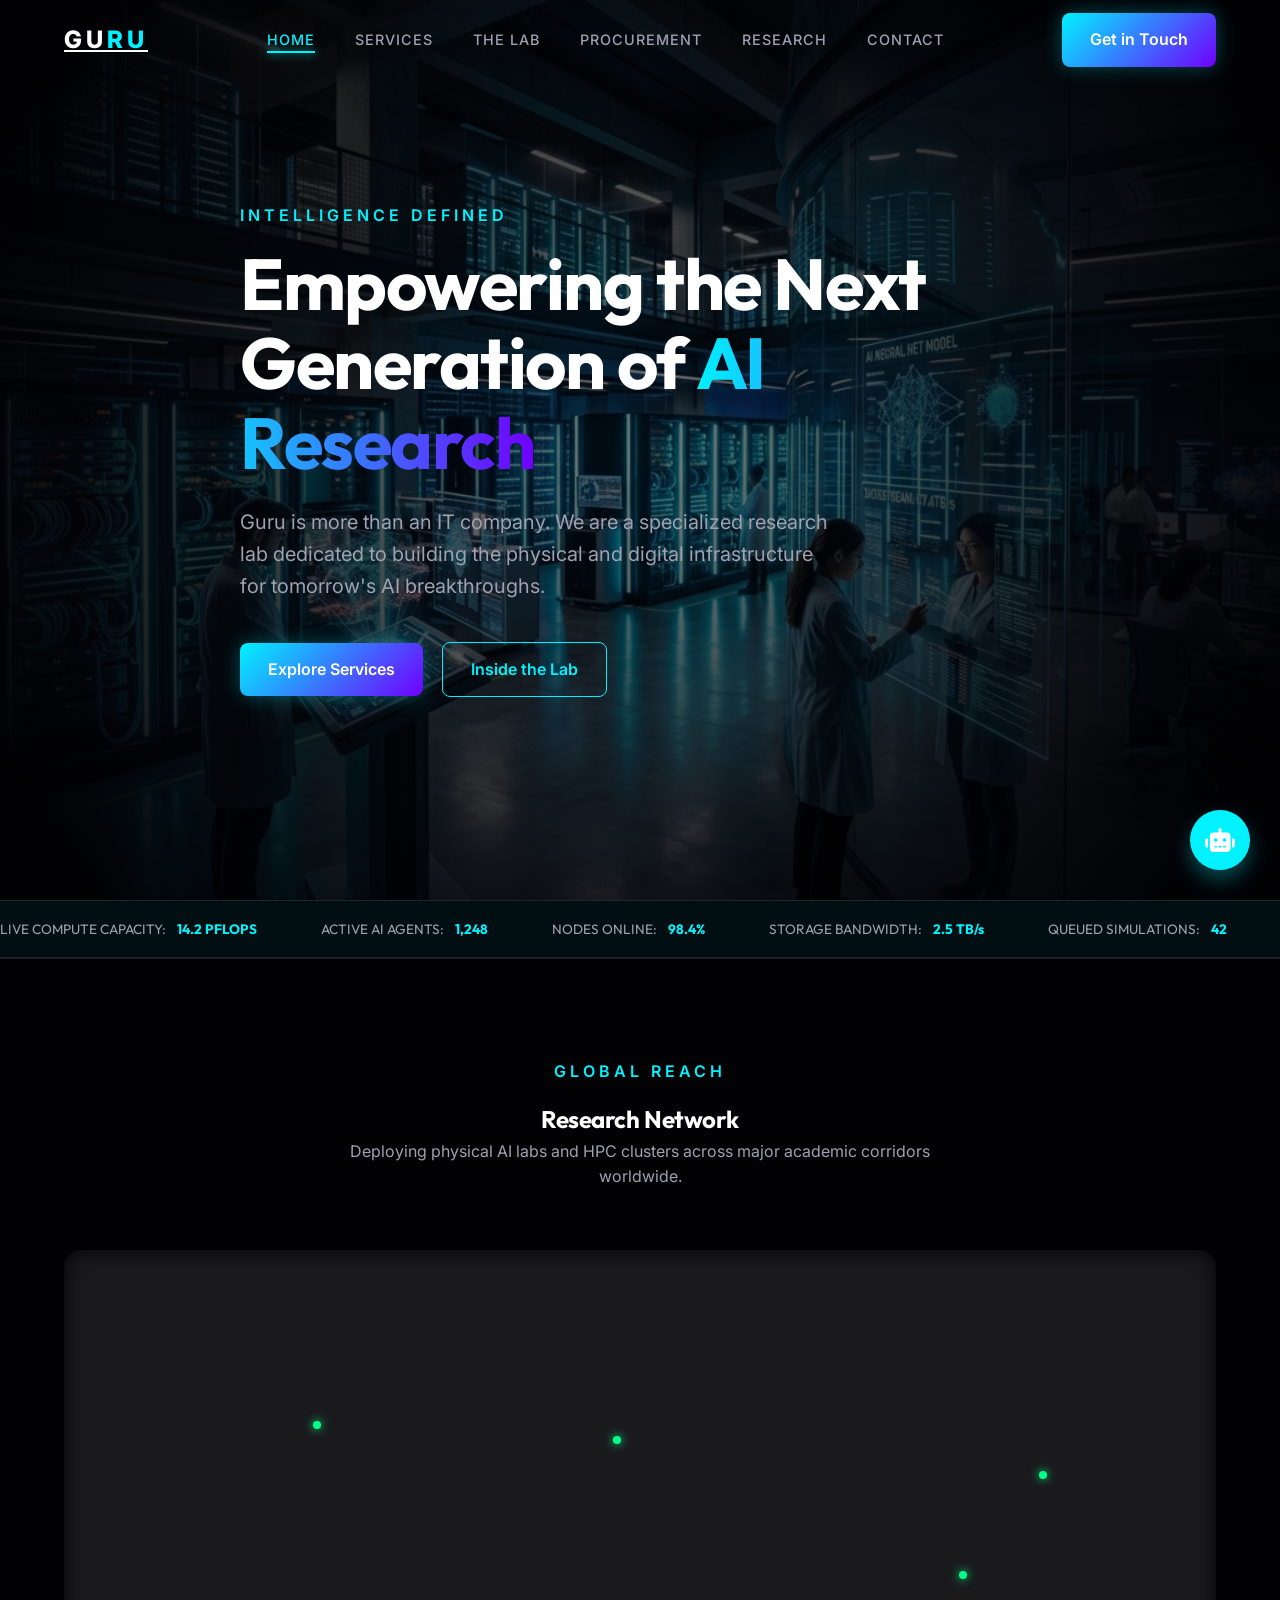
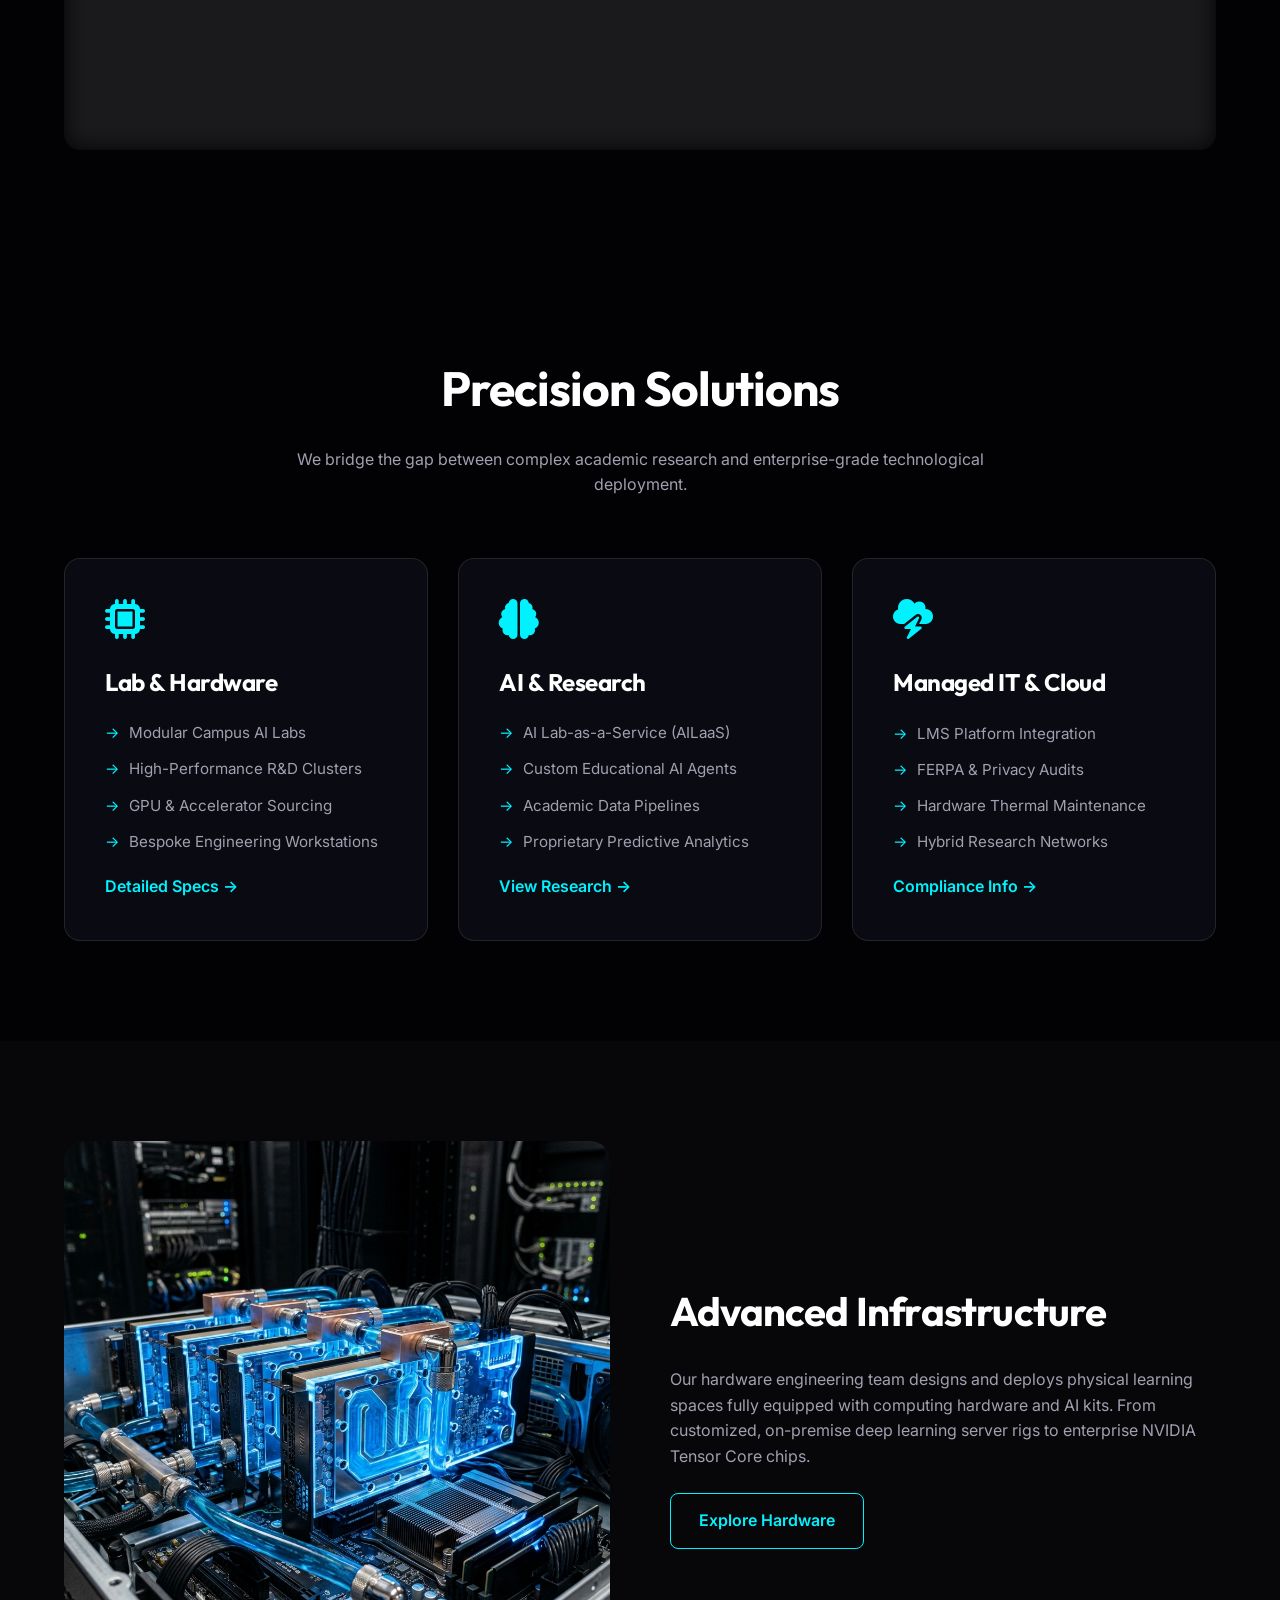
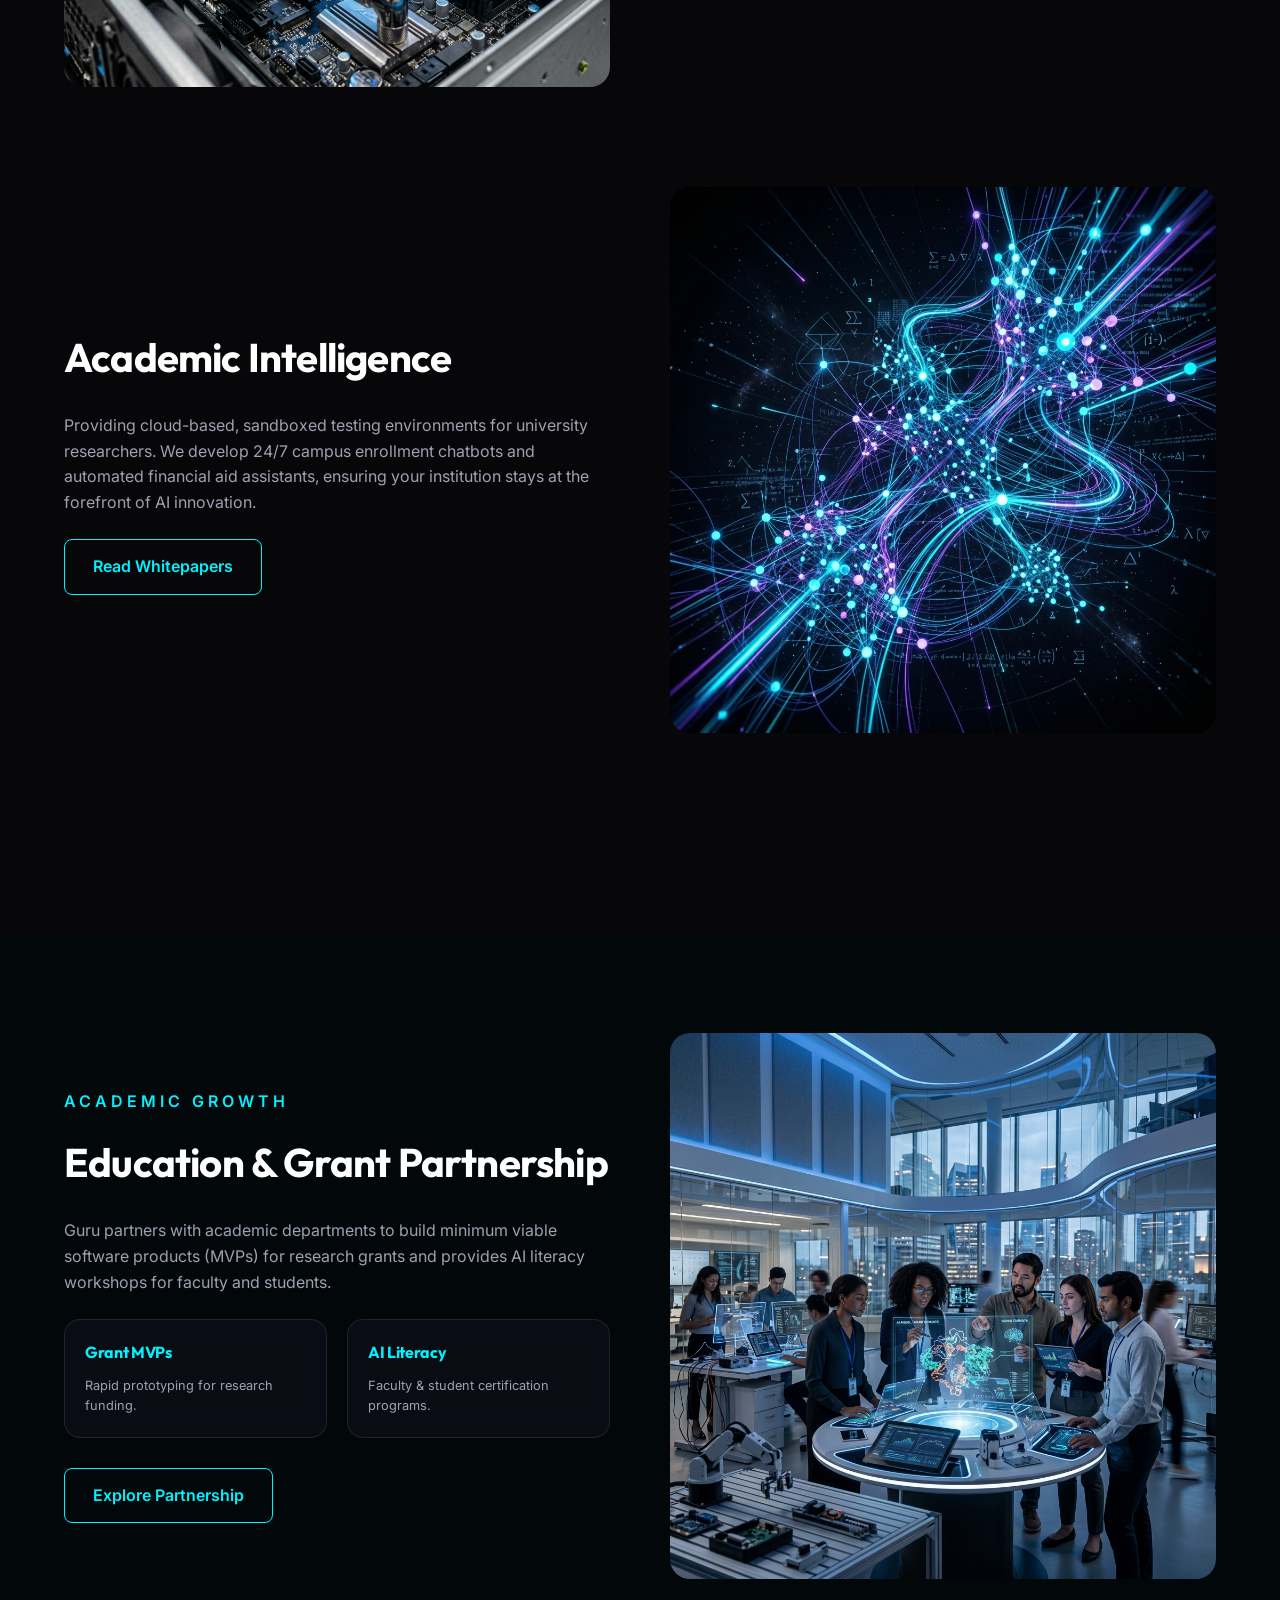
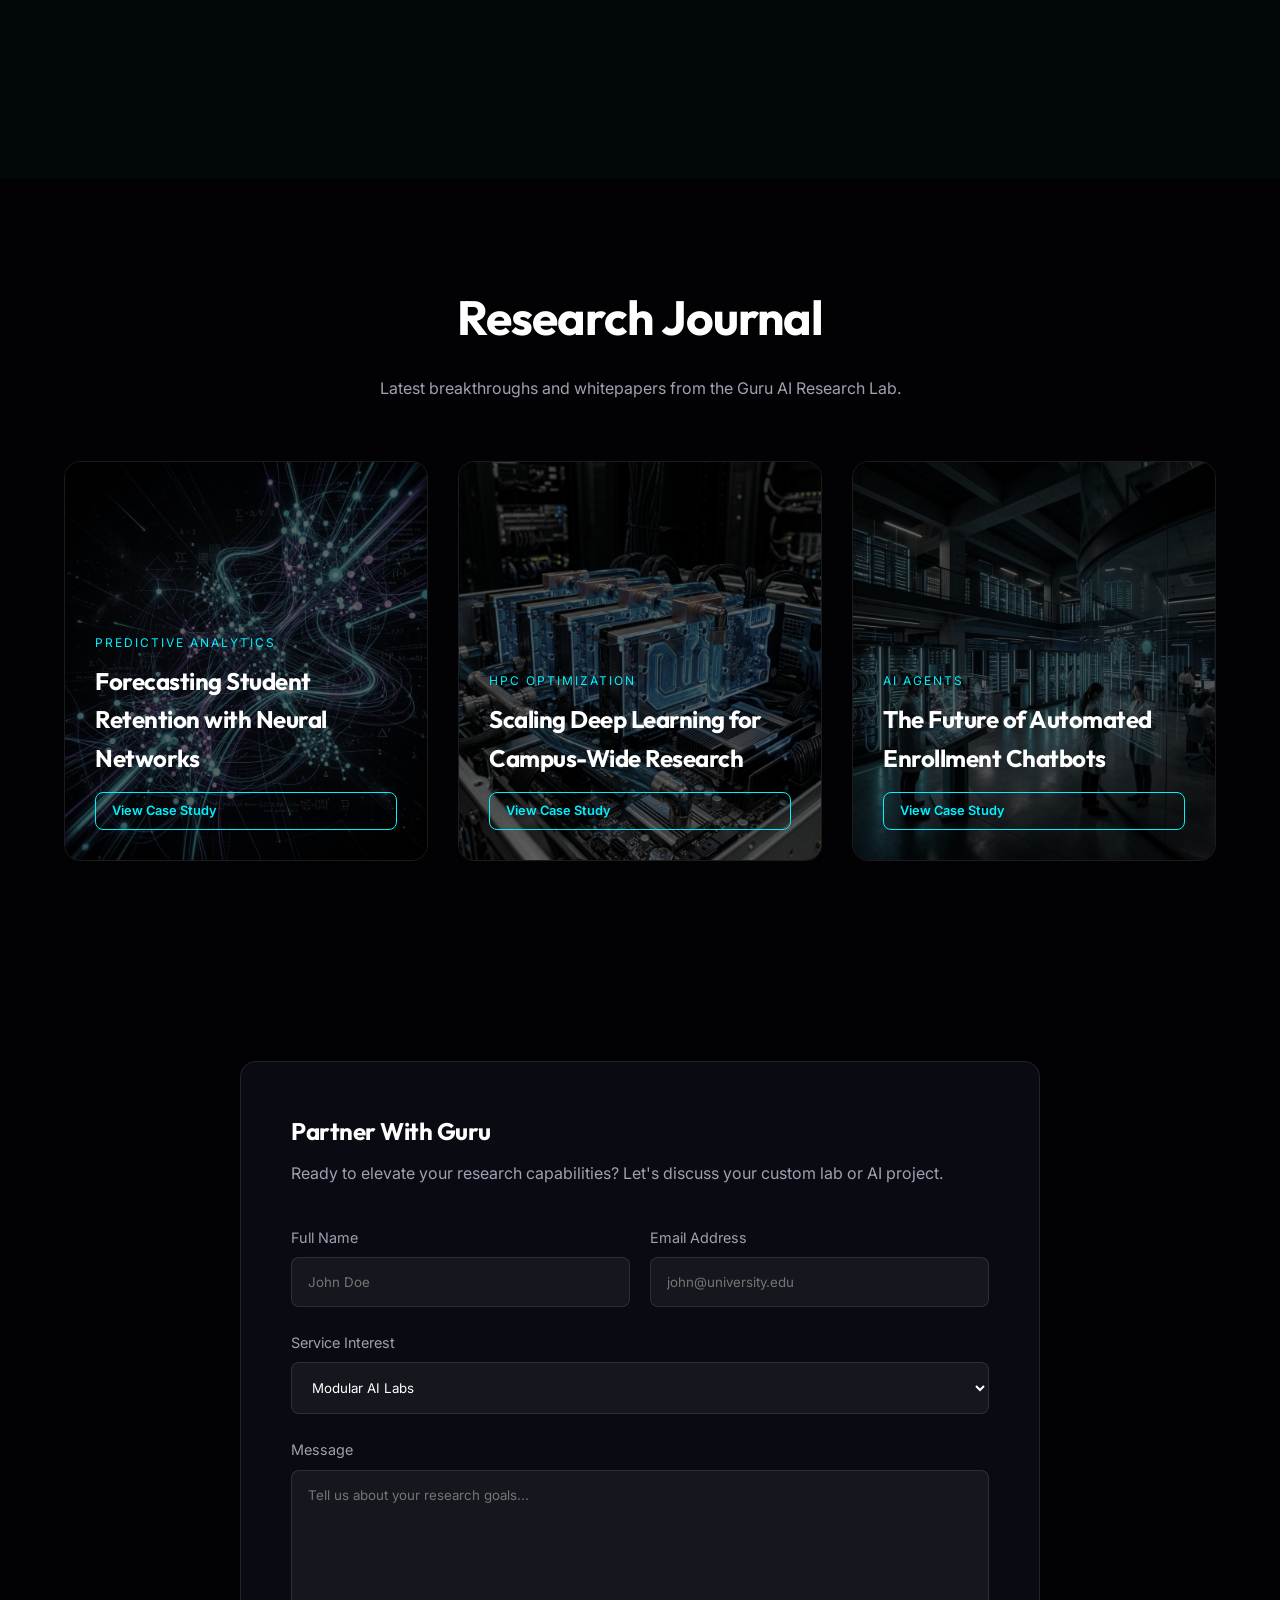
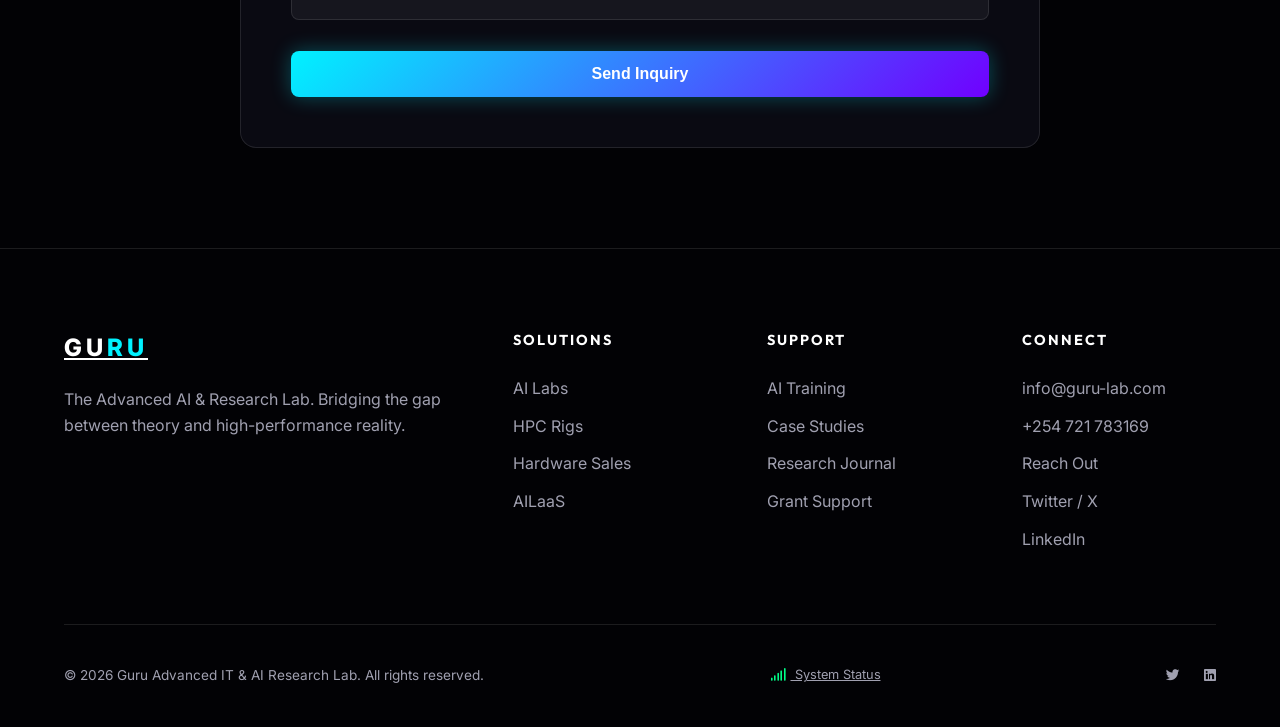
==== commit e939f930: "Update contact phone number across all pages" ====
--- a/index.html
+++ b/index.html
@@ -314,6 +314,7 @@
                     <h4>Connect</h4>
                     <ul>
                         <li><a href="mailto:info@guru-lab.com">info@guru-lab.com</a></li>
+                        <li><a href="tel:+254721783169">+254 721 783169</a></li>
                         <li><a href="contact.html">Reach Out</a></li>
                         <li><a href="#">Twitter / X</a></li>
                         <li><a href="#">LinkedIn</a></li>
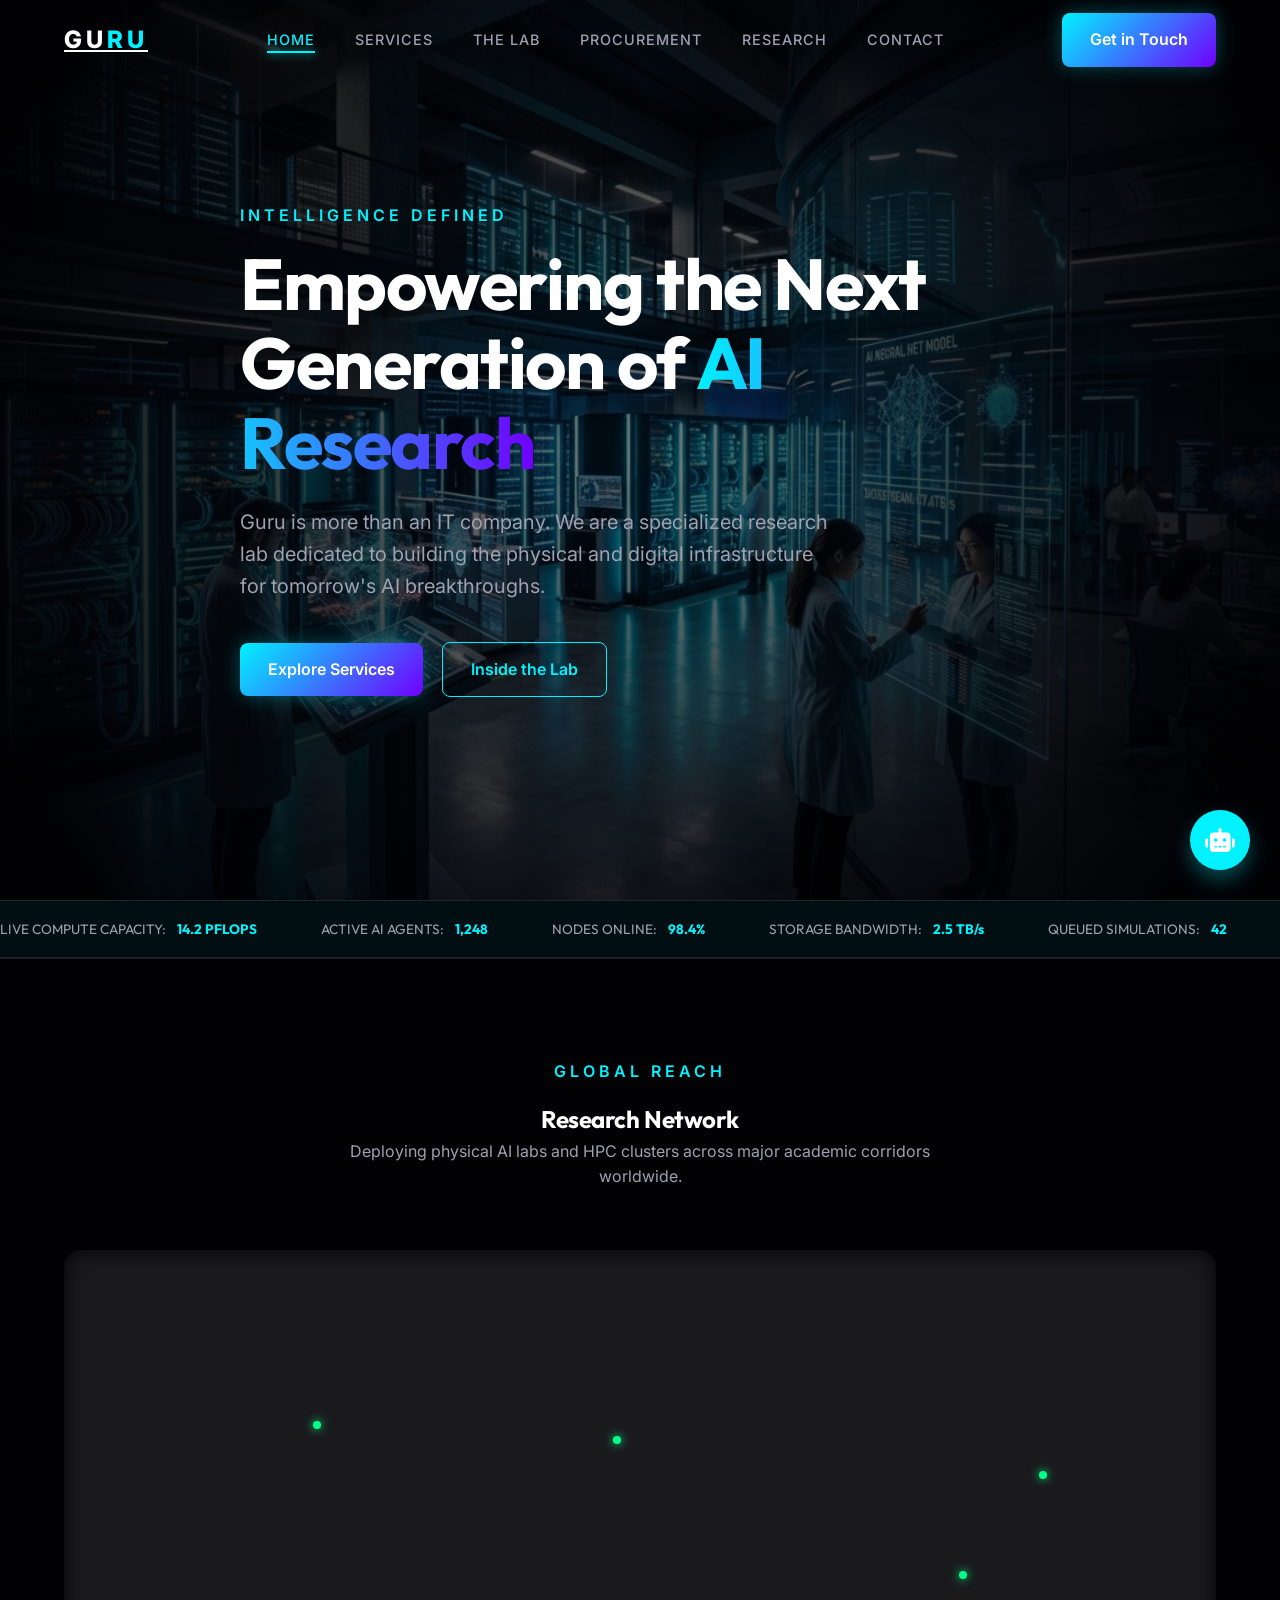
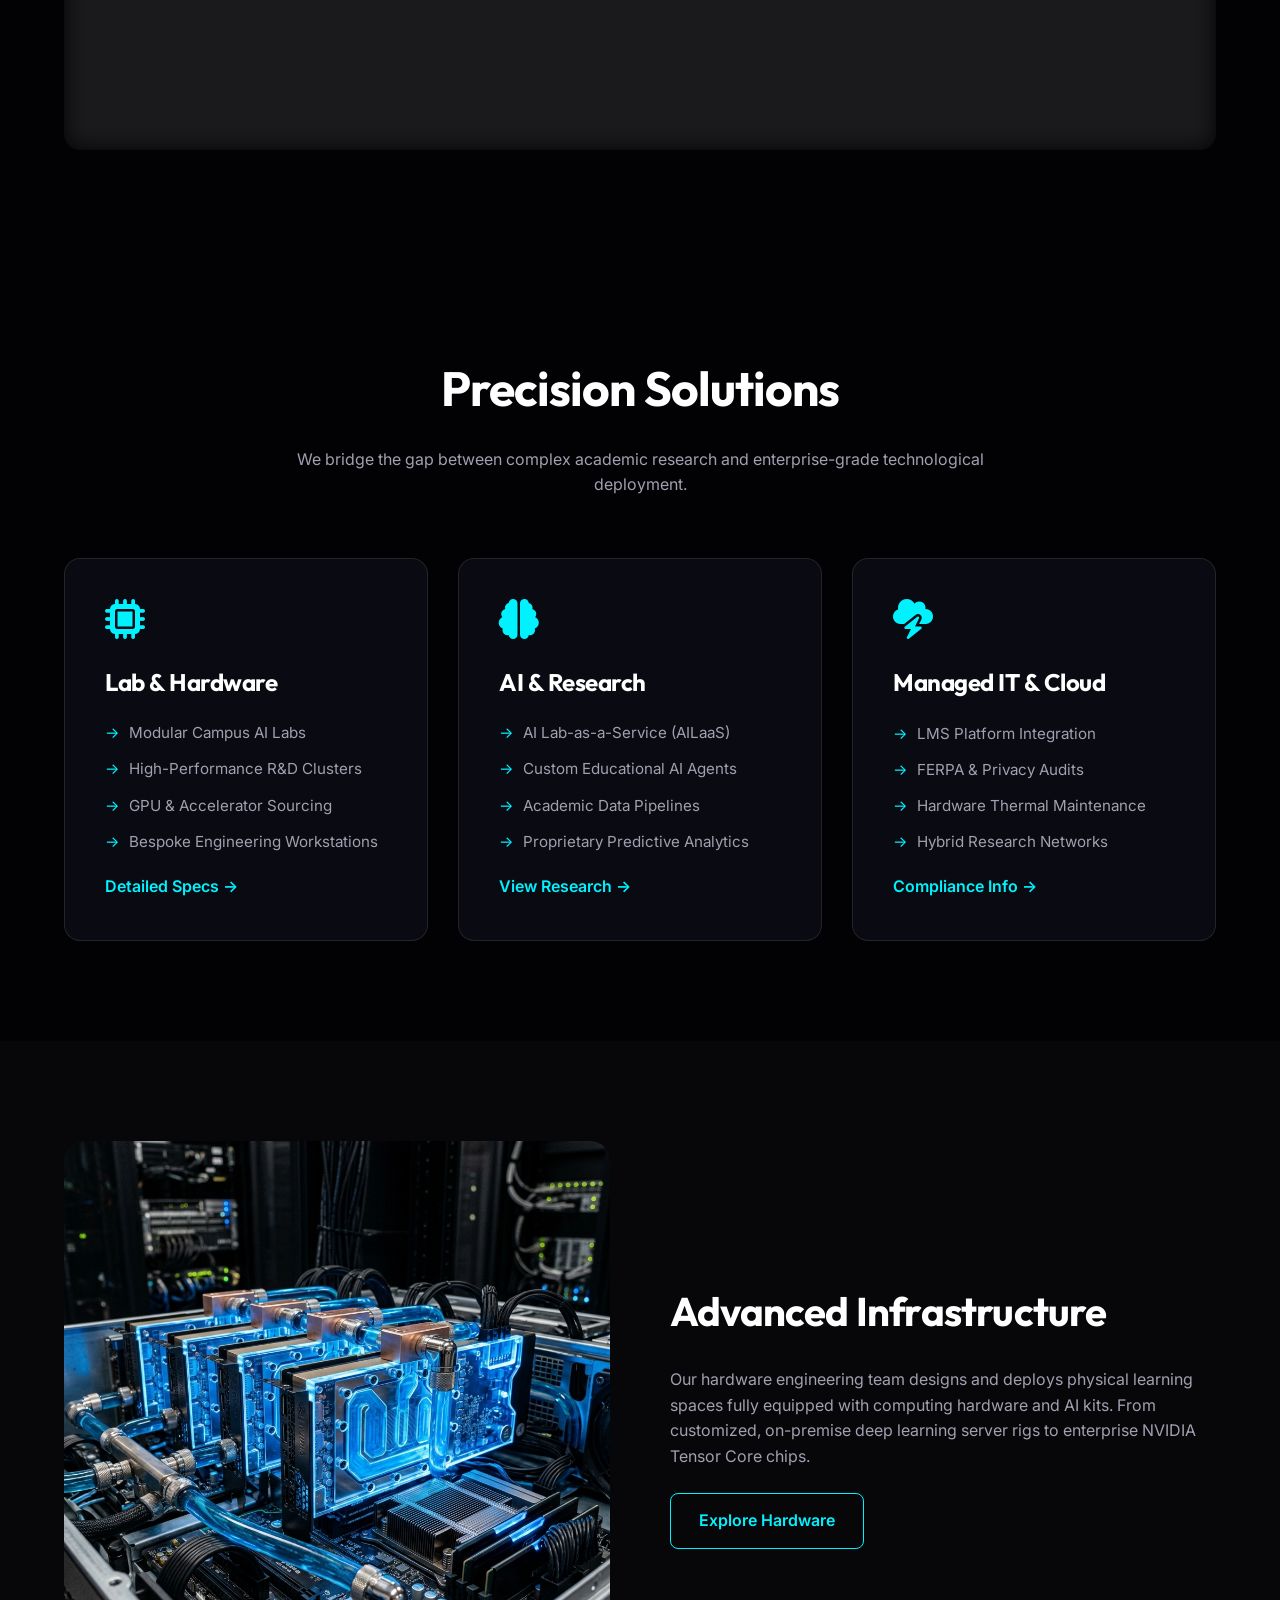
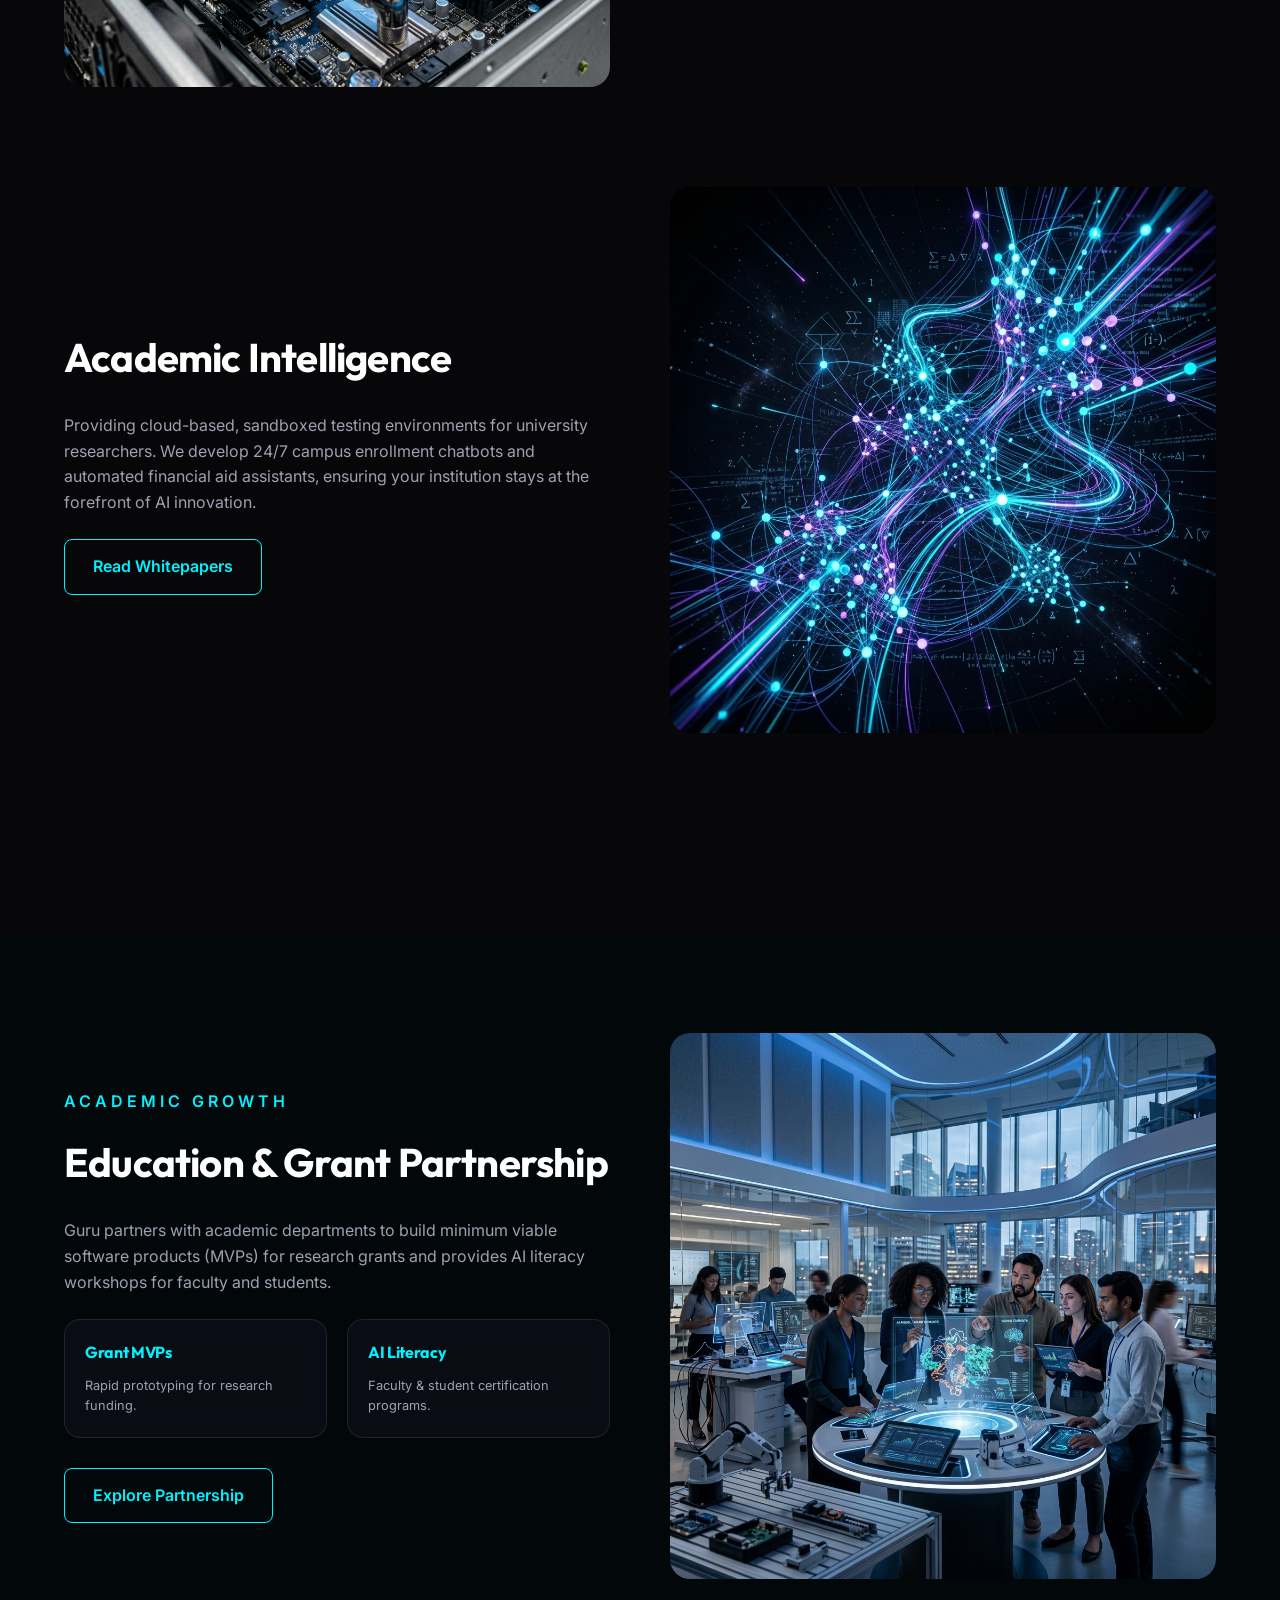
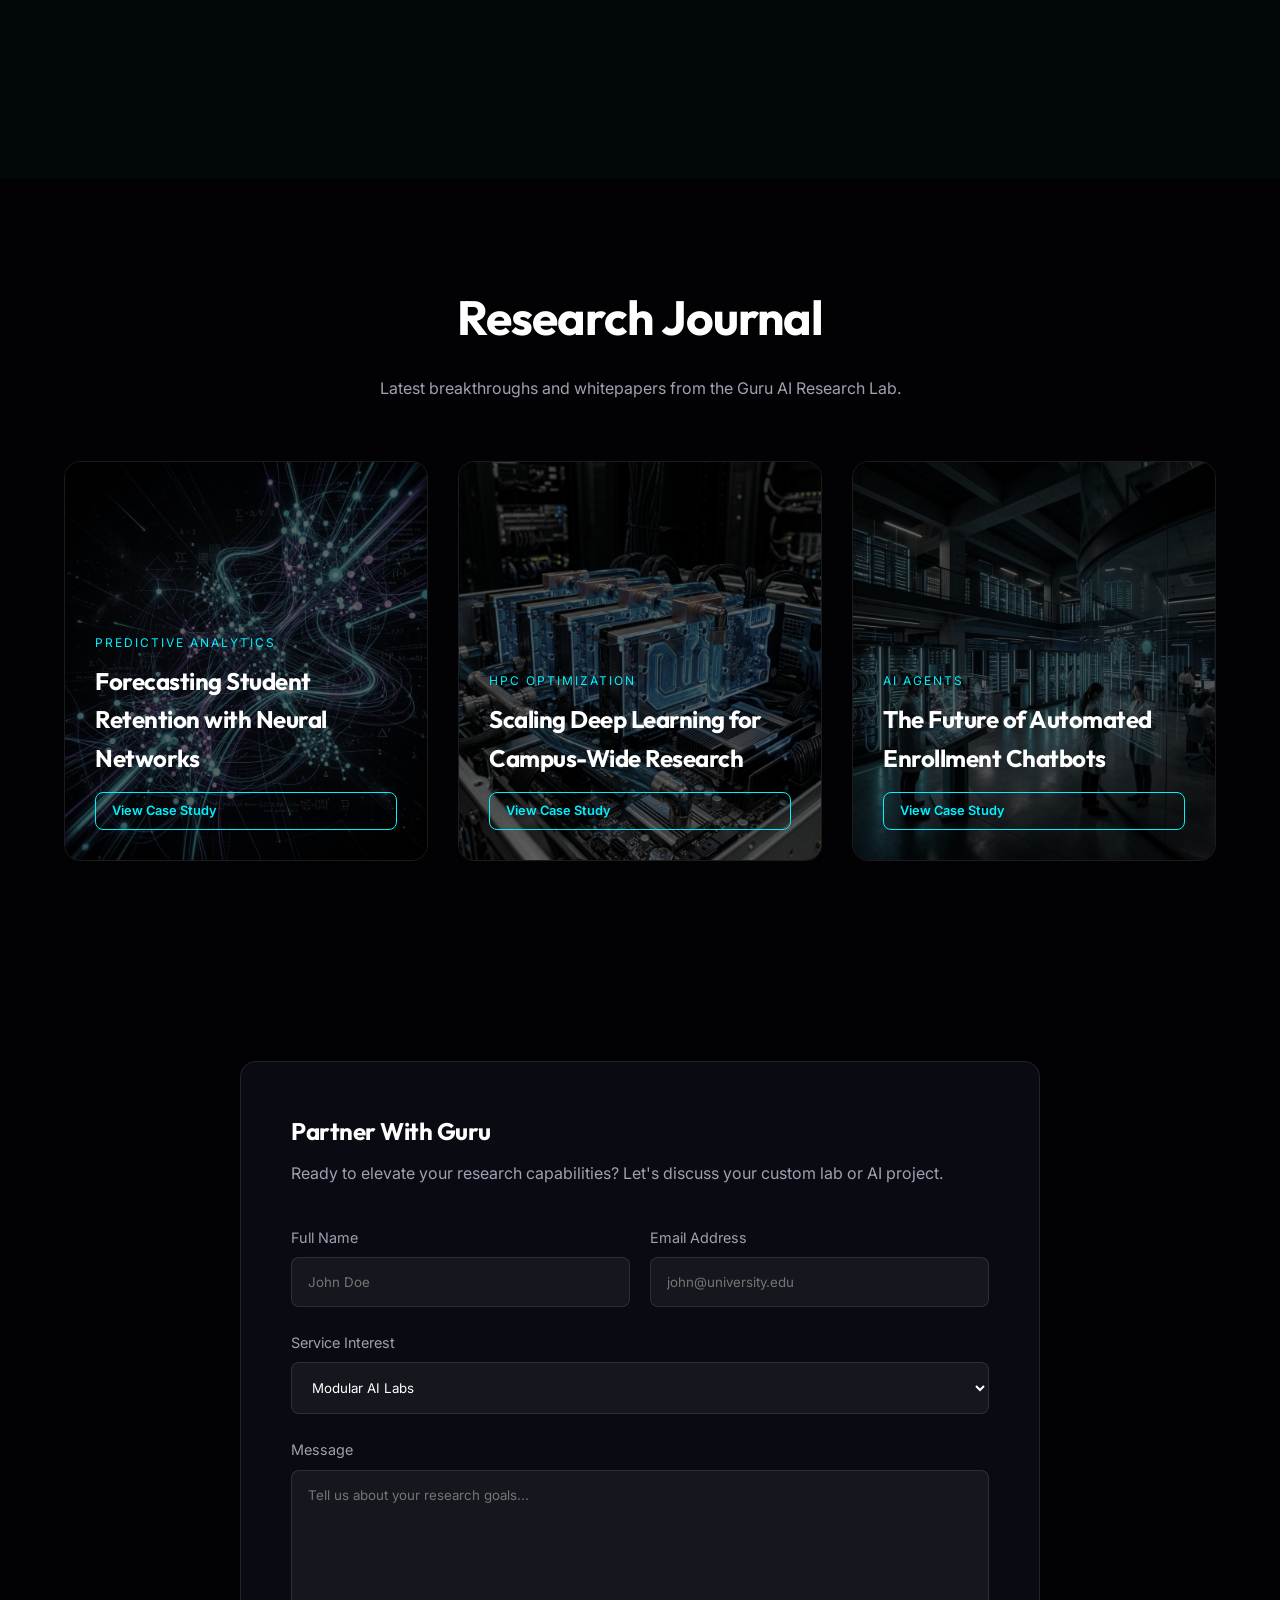
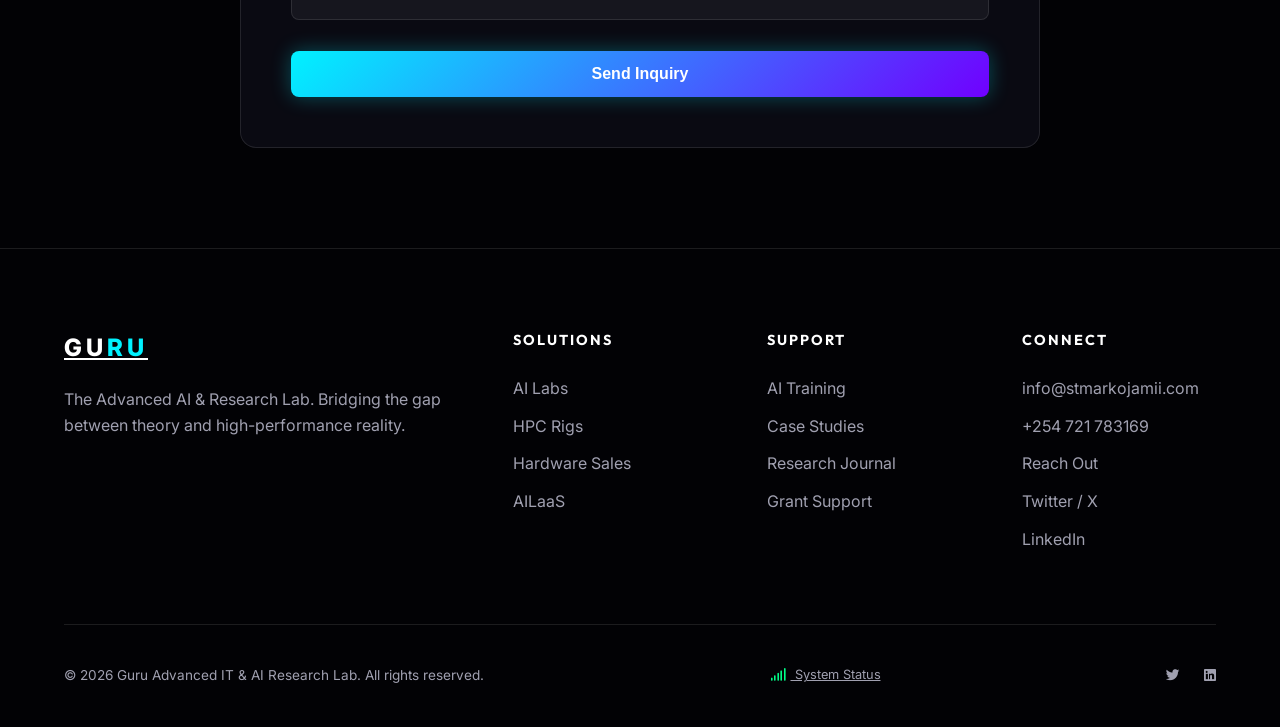
==== commit 66e5c448: "Update changes" ====
--- a/index.html
+++ b/index.html
@@ -14,6 +14,13 @@
     <!-- Icons -->
     <link rel="stylesheet" href="https://cdnjs.cloudflare.com/ajax/libs/font-awesome/6.4.0/css/all.min.css">
     
+    <!-- PWA & Mobile Meta Tags -->
+    <meta name="theme-color" content="#020205">
+    <meta name="apple-mobile-web-app-capable" content="yes">
+    <meta name="apple-mobile-web-app-status-bar-style" content="black-translucent">
+    <meta name="apple-mobile-web-app-title" content="GURU">
+    <link rel="apple-touch-icon" href="guru_hero_lab_1778863642783.png">
+    
     <!-- Custom CSS -->
     <link rel="stylesheet" href="style.css">
 </head>
@@ -313,7 +320,7 @@
                 <div class="footer-links">
                     <h4>Connect</h4>
                     <ul>
-                        <li><a href="mailto:info@guru-lab.com">info@guru-lab.com</a></li>
+                        <li><a href="mailto:info@stmarkojamii.com">info@stmarkojamii.com</a></li>
                         <li><a href="tel:+254721783169">+254 721 783169</a></li>
                         <li><a href="contact.html">Reach Out</a></li>
                         <li><a href="#">Twitter / X</a></li>
@@ -332,6 +339,26 @@
         </div>
     </footer>
 
+    <!-- Sticky Bottom Navigation (Mobile Only) -->
+    <div class="bottom-nav">
+        <a href="index.html" class="bottom-nav-item active">
+            <i class="fa-solid fa-house"></i>
+            <span>Home</span>
+        </a>
+        <a href="services.html" class="bottom-nav-item">
+            <i class="fa-solid fa-microchip"></i>
+            <span>Services</span>
+        </a>
+        <a href="lab.html" class="bottom-nav-item">
+            <i class="fa-solid fa-flask"></i>
+            <span>The Lab</span>
+        </a>
+        <a href="contact.html" class="bottom-nav-item">
+            <i class="fa-solid fa-envelope"></i>
+            <span>Contact</span>
+        </a>
+    </div>
+
     <!-- Scripts -->
     <script src="main.js"></script>
 </body>
--- a/style.css
+++ b/style.css
@@ -775,8 +775,60 @@
         font-size: 1.2rem;
     }
 
-    h1 { font-size: 2.8rem; }
-    .section { padding: 60px 0; }
+    h1 { font-size: 2.5rem; }
+    h2 { font-size: 2rem; }
+    .hero-description { font-size: 1rem; }
+    .section { padding: 40px 0; }
     .footer-grid { grid-template-columns: 1fr; }
-    .subpage-hero h1 { font-size: 3rem; }
-}
+    .subpage-hero h1 { font-size: 2.2rem; }
+    
+    .feature-row { flex-direction: column; gap: 30px; }
+    .feature-row.reverse { flex-direction: column; }
+    
+    /* Hide some elements on mobile to save space */
+    .metrics-bar { display: none; }
+    
+    /* Bottom Nav Padding */
+    body { padding-bottom: 70px; }
+}
+
+/* Sticky Bottom Navigation */
+.bottom-nav {
+    position: fixed;
+    bottom: 0;
+    left: 0;
+    right: 0;
+    height: 70px;
+    background: rgba(15, 15, 25, 0.95);
+    backdrop-filter: blur(10px);
+    display: none;
+    justify-content: space-around;
+    align-items: center;
+    border-top: 1px solid var(--glass-border);
+    z-index: 1000;
+}
+
+.bottom-nav-item {
+    display: flex;
+    flex-direction: column;
+    align-items: center;
+    text-decoration: none;
+    color: var(--text-secondary);
+    font-size: 0.7rem;
+    gap: 5px;
+    transition: all 0.3s ease;
+}
+
+.bottom-nav-item i {
+    font-size: 1.2rem;
+}
+
+.bottom-nav-item.active {
+    color: var(--accent-blue);
+}
+
+@media (max-width: 768px) {
+    .bottom-nav {
+        display: flex;
+    }
+}
